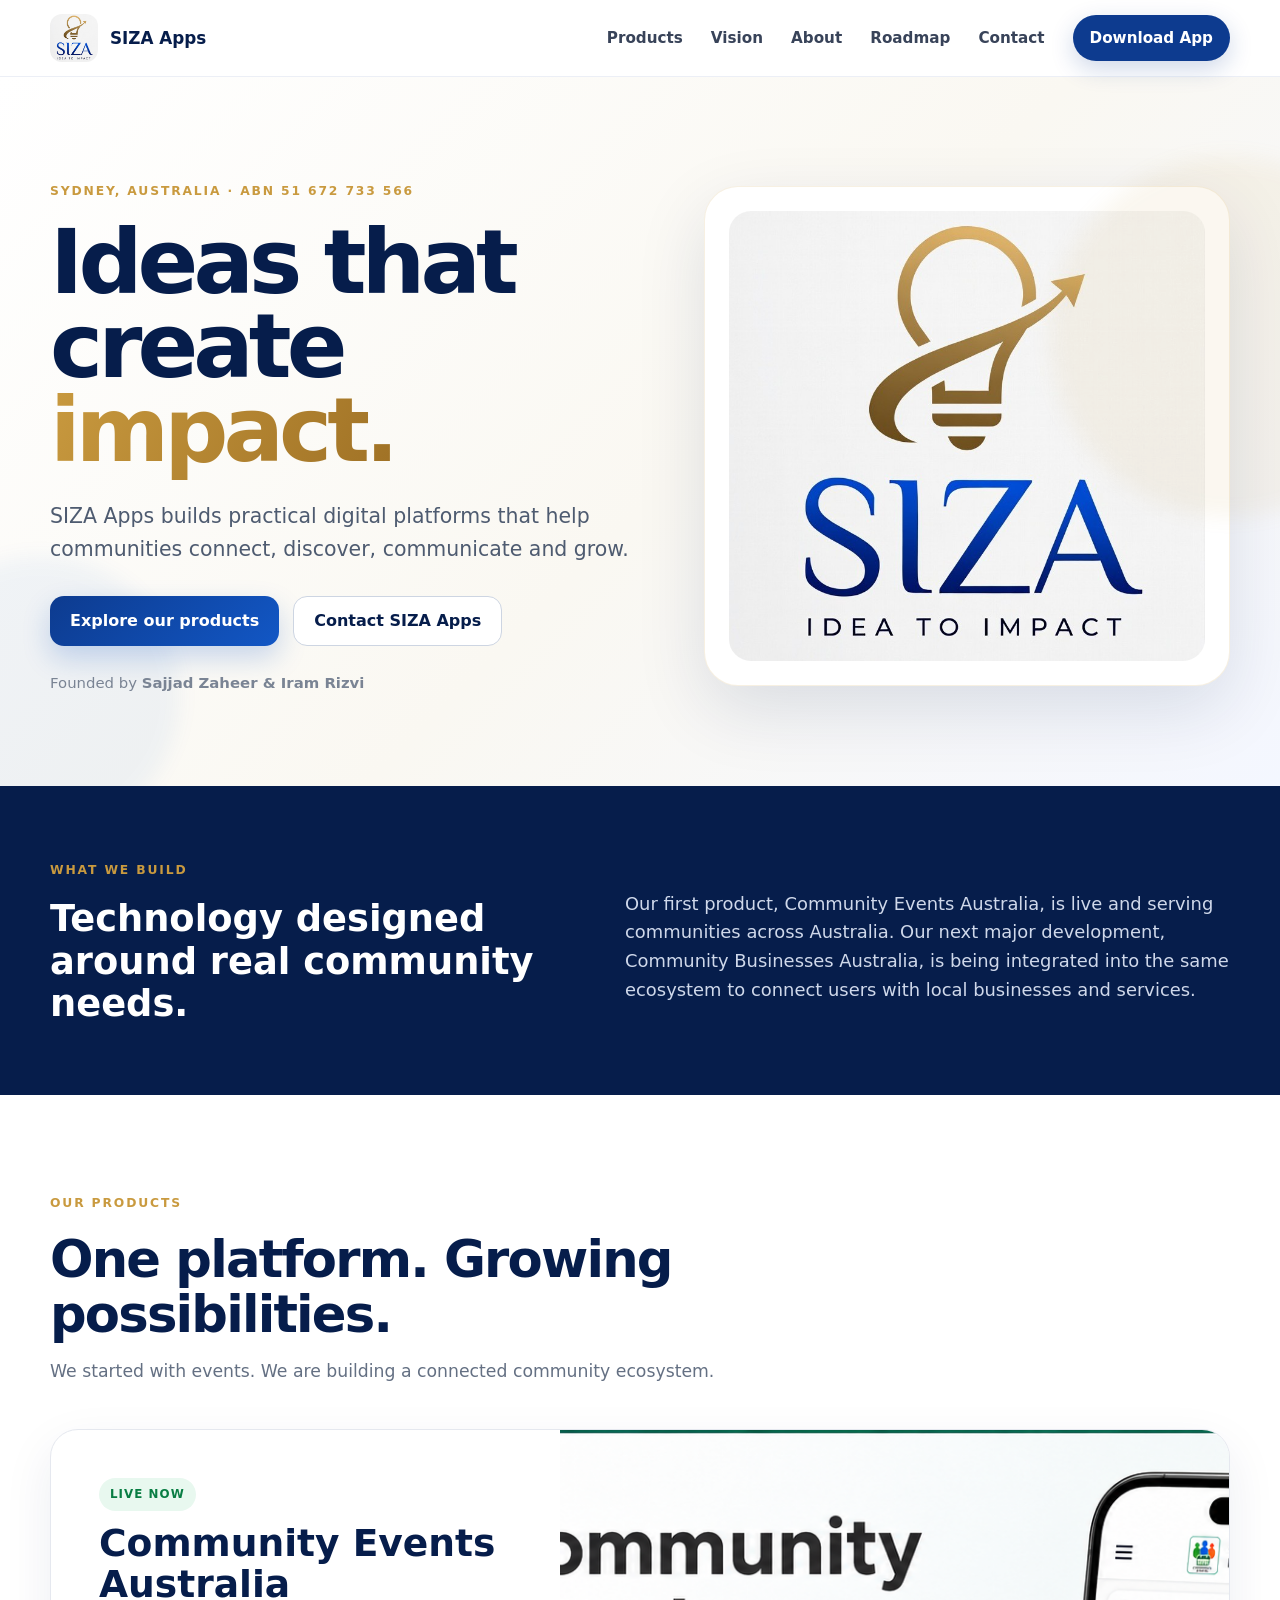
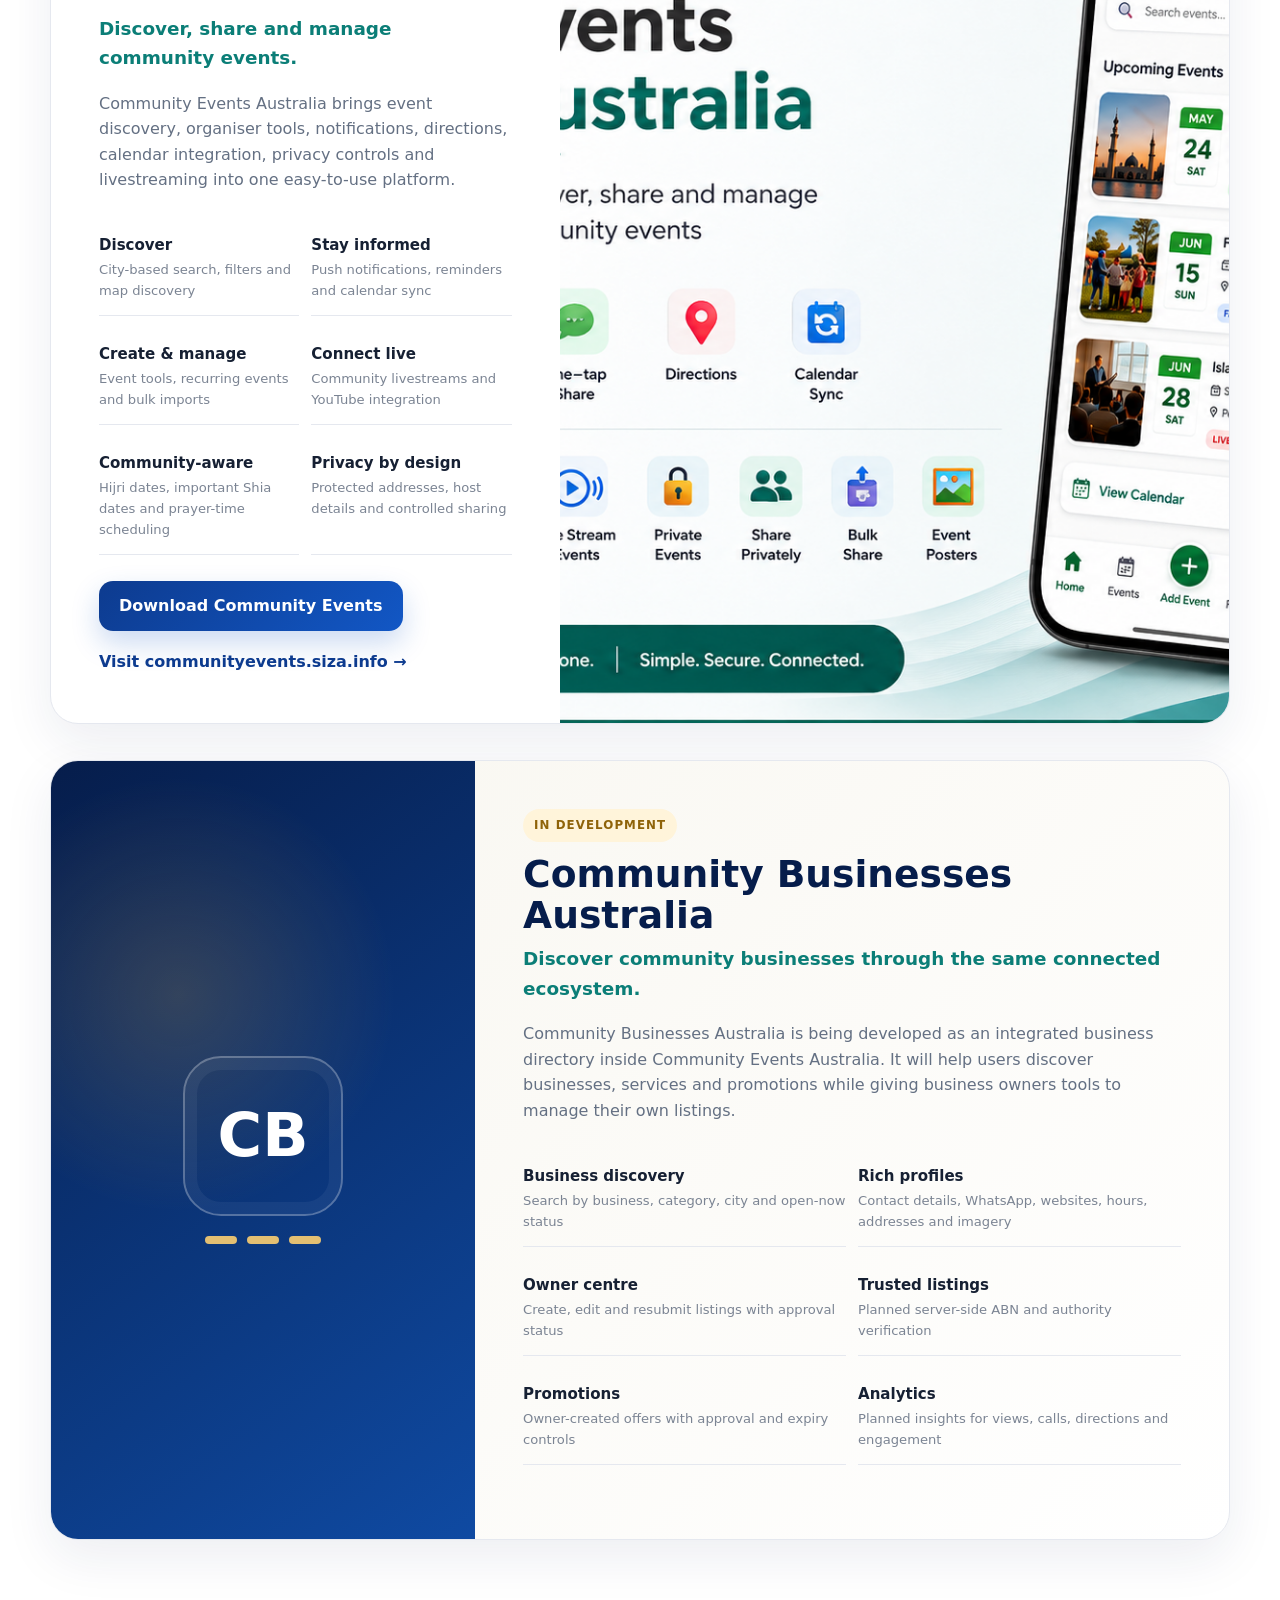
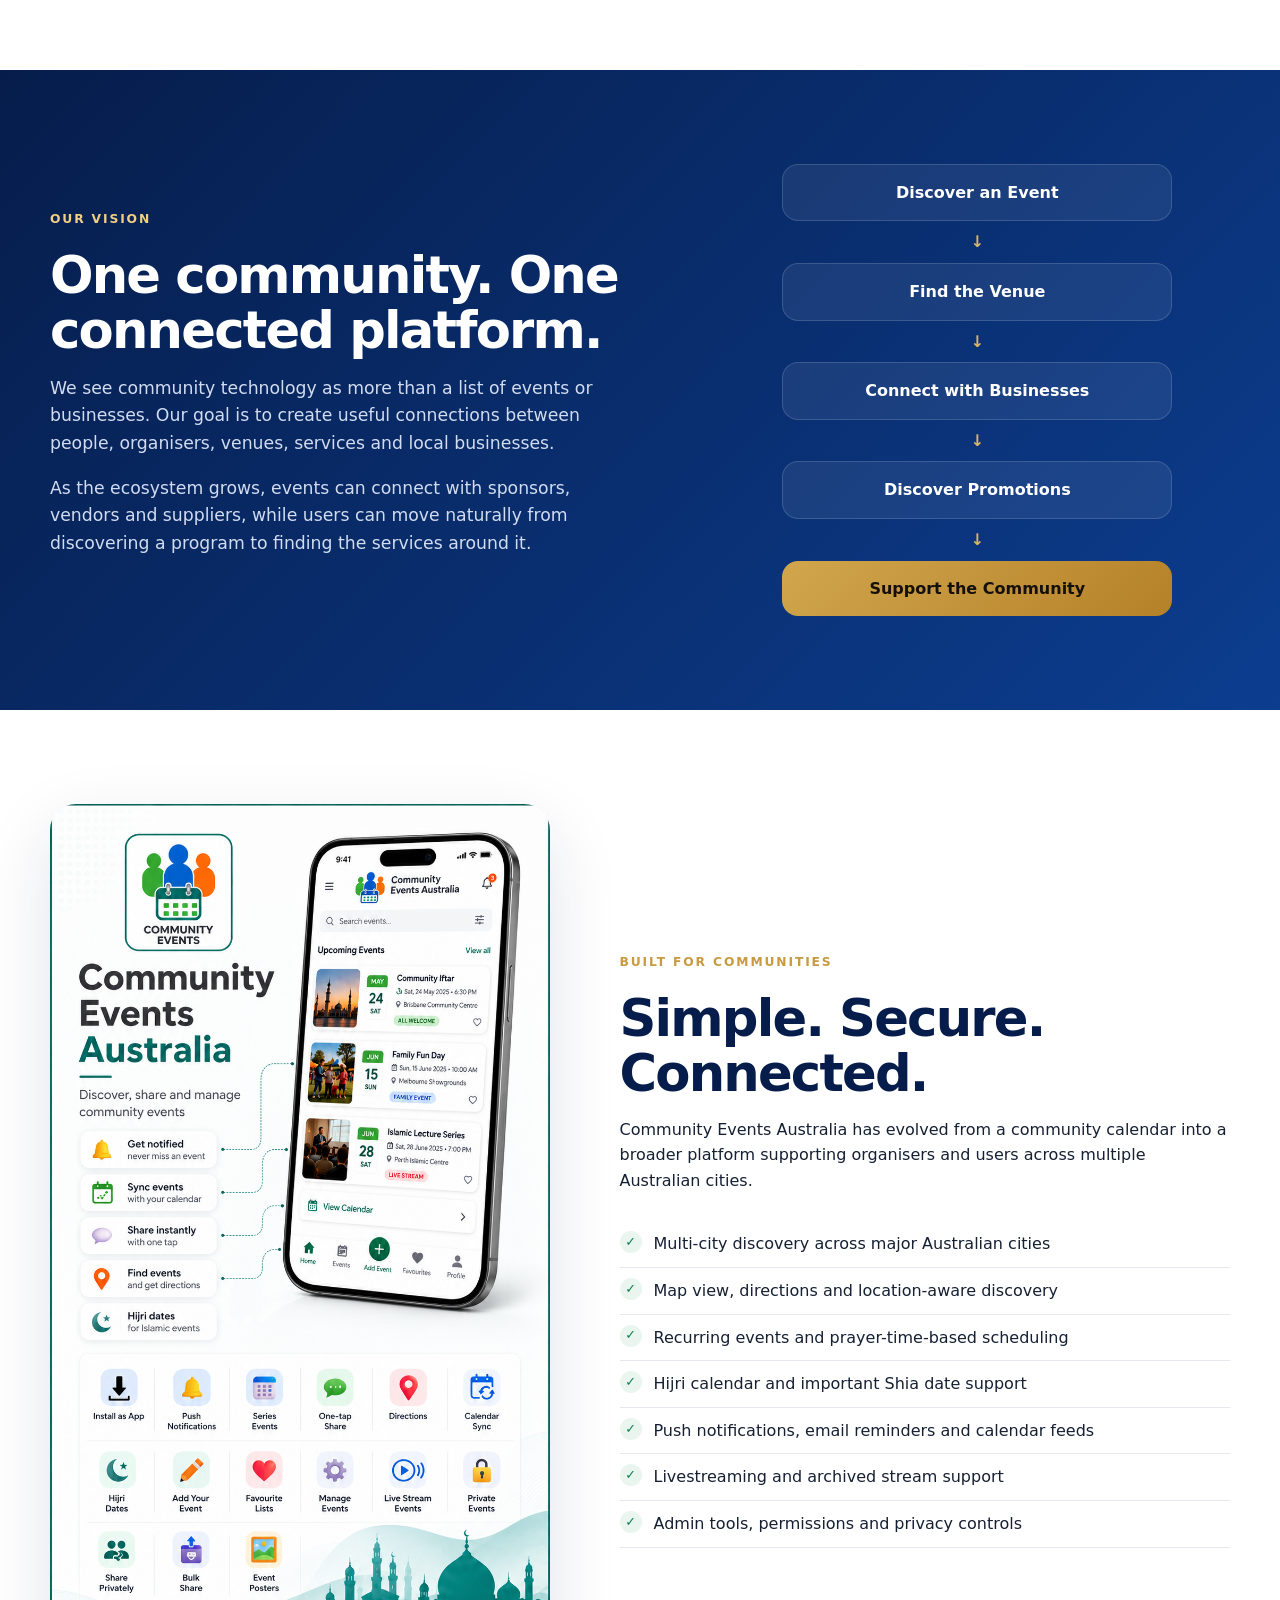
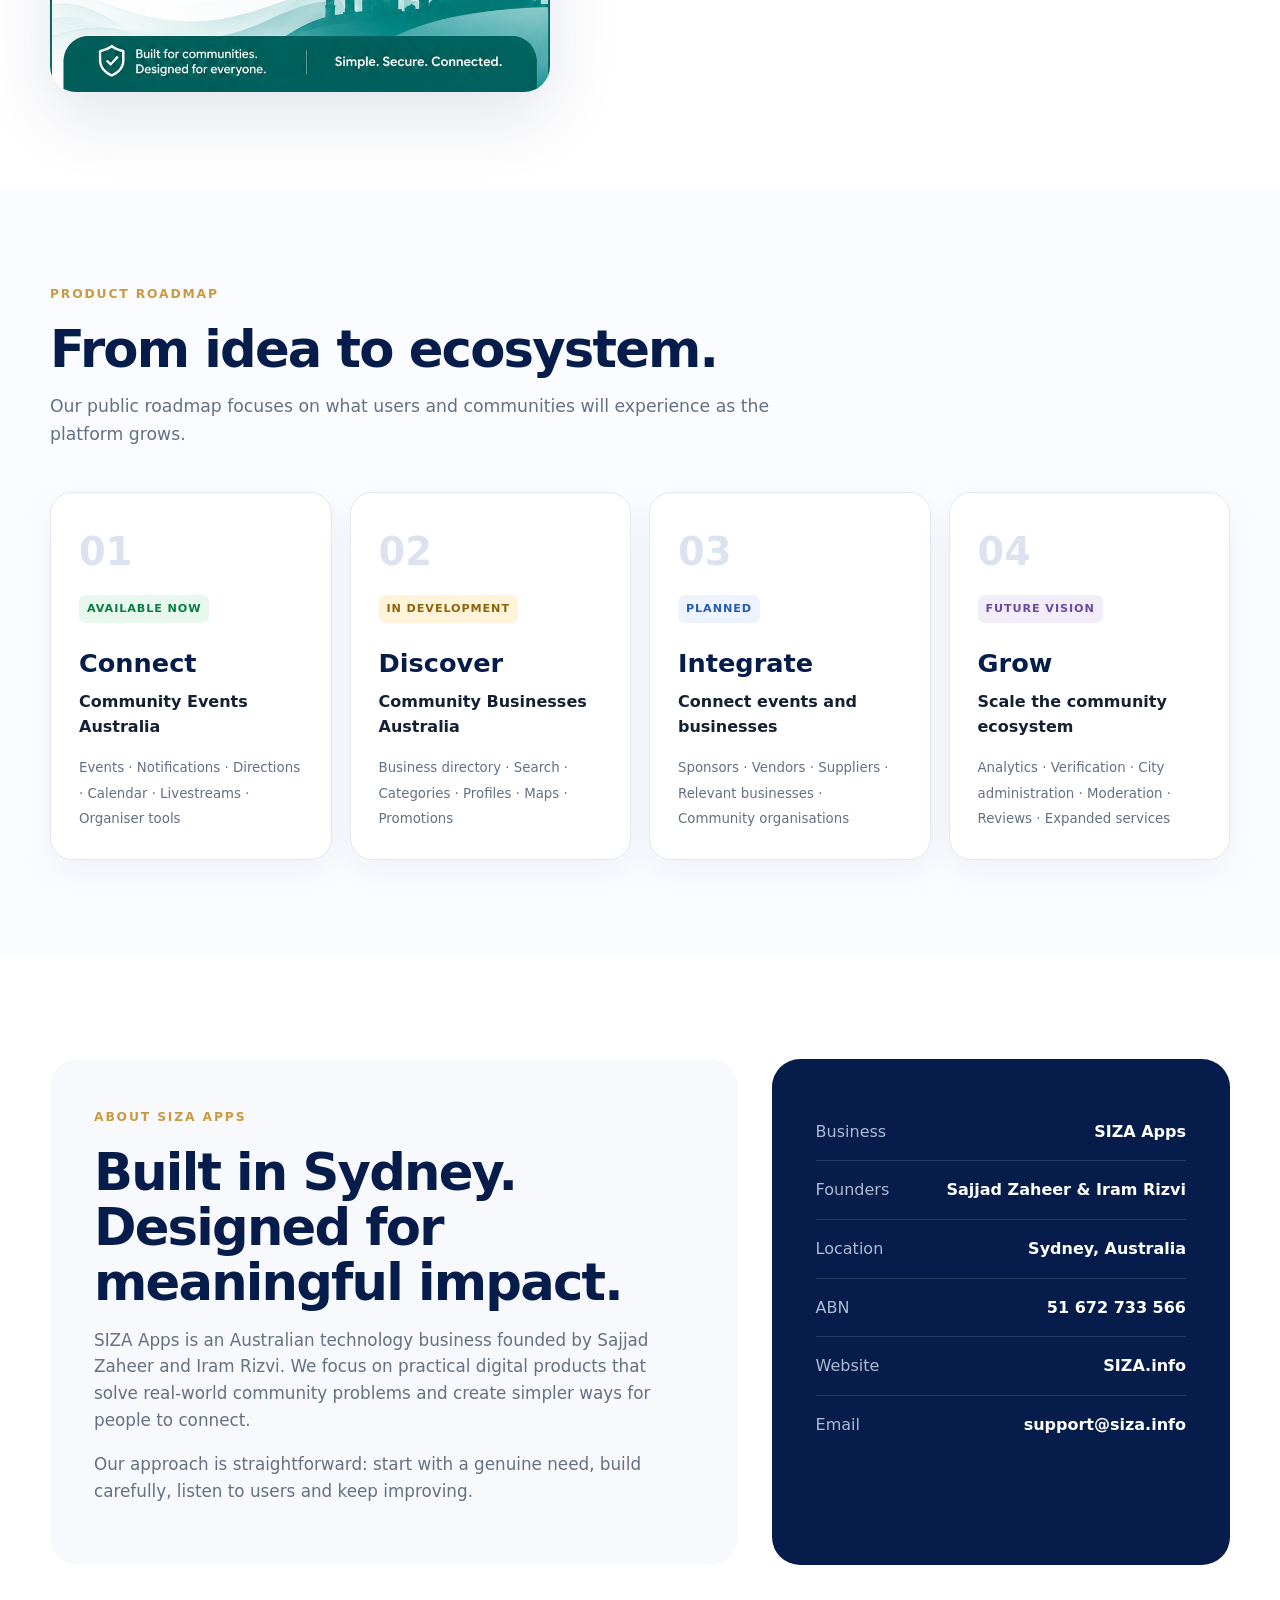
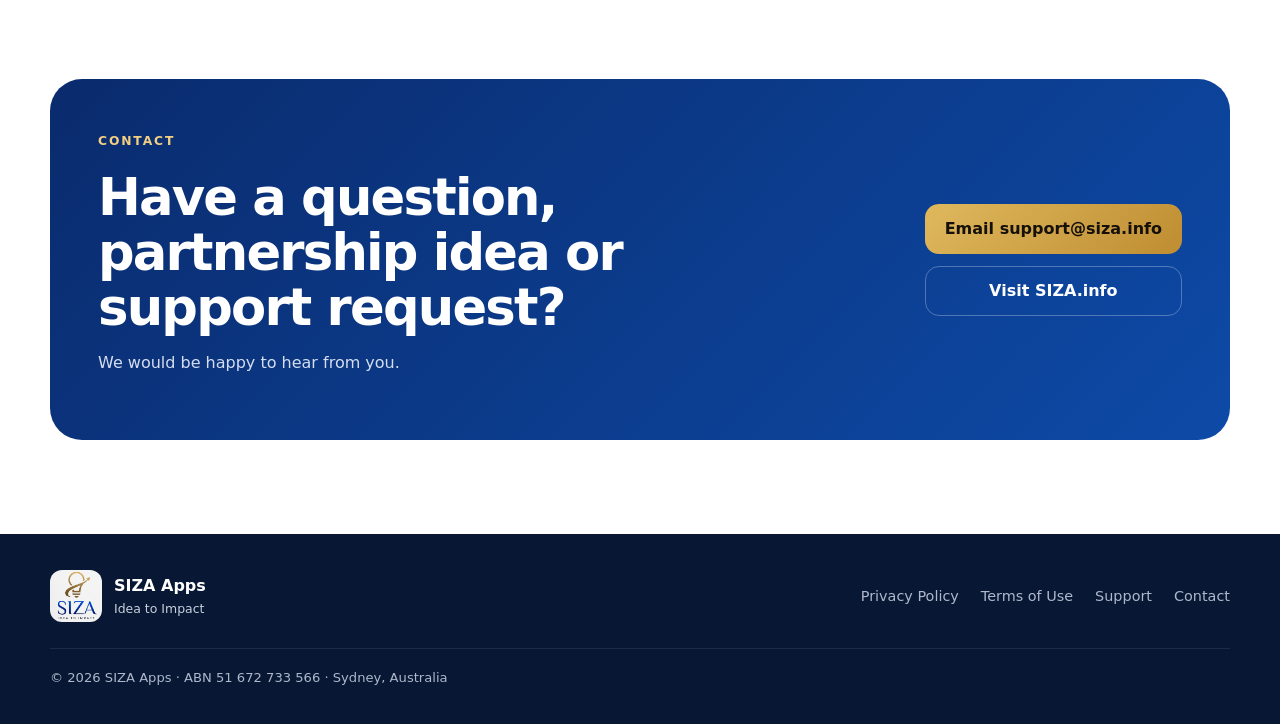
==== index.html @ bd419729 "Publish SIZA Apps website and fix app download link" ====
<!doctype html>
<html lang="en">
<head>
  <meta charset="utf-8" />
  <meta name="viewport" content="width=device-width, initial-scale=1" />
  <title>SIZA Apps | Idea to Impact</title>
  <meta name="description" content="SIZA Apps is a Sydney-based Australian technology business creating connected digital platforms for communities, organisations and local businesses." />
  <meta name="theme-color" content="#0d3b8f" />
  <link rel="icon" href="assets/siza-logo.jpg" />
  <link rel="stylesheet" href="styles.css" />
</head>
<body>
  <header class="site-header" id="top">
    <div class="container nav-wrap">
      <a class="brand" href="#top" aria-label="SIZA Apps home">
        <img src="assets/siza-logo.jpg" alt="SIZA Apps logo" />
        <span>SIZA Apps</span>
      </a>
      <button class="nav-toggle" aria-expanded="false" aria-controls="site-nav">Menu</button>
      <nav id="site-nav" class="site-nav" aria-label="Primary navigation">
        <a href="#products">Products</a>
        <a href="#vision">Vision</a>
        <a href="#about">About</a>
        <a href="#roadmap">Roadmap</a>
        <a href="#contact">Contact</a>
        <a class="nav-cta" href="https://download.communityevents.siza.info" target="_blank" rel="noopener">Download App</a>
      </nav>
    </div>
  </header>

  <main>
    <section class="hero">
      <div class="hero-glow hero-glow-a"></div>
      <div class="hero-glow hero-glow-b"></div>
      <div class="container hero-grid">
        <div class="hero-copy reveal">
          <span class="eyebrow">Sydney, Australia · ABN 51 672 733 566</span>
          <h1>Ideas that create <span>impact.</span></h1>
          <p class="hero-lead">SIZA Apps builds practical digital platforms that help communities connect, discover, communicate and grow.</p>
          <div class="hero-actions">
            <a class="btn btn-primary" href="#products">Explore our products</a>
            <a class="btn btn-secondary" href="mailto:support@siza.info">Contact SIZA Apps</a>
          </div>
          <div class="hero-note">Founded by <strong>Sajjad Zaheer &amp; Iram Rizvi</strong></div>
        </div>
        <div class="hero-card reveal delay-1">
          <img src="assets/siza-logo.jpg" alt="SIZA Apps — Idea to Impact" />
        </div>
      </div>
    </section>

    <section class="section intro-strip">
      <div class="container intro-grid reveal">
        <div>
          <span class="section-kicker">What we build</span>
          <h2>Technology designed around real community needs.</h2>
        </div>
        <p>Our first product, Community Events Australia, is live and serving communities across Australia. Our next major development, Community Businesses Australia, is being integrated into the same ecosystem to connect users with local businesses and services.</p>
      </div>
    </section>

    <section class="section" id="products">
      <div class="container">
        <div class="section-heading reveal">
          <span class="section-kicker">Our products</span>
          <h2>One platform. Growing possibilities.</h2>
          <p>We started with events. We are building a connected community ecosystem.</p>
        </div>

        <article class="product-card product-live reveal">
          <div class="product-copy">
            <div class="status-pill live">Live now</div>
            <h3>Community Events Australia</h3>
            <p class="product-tagline">Discover, share and manage community events.</p>
            <p>Community Events Australia brings event discovery, organiser tools, notifications, directions, calendar integration, privacy controls and livestreaming into one easy-to-use platform.</p>
            <div class="feature-grid compact">
              <div><strong>Discover</strong><span>City-based search, filters and map discovery</span></div>
              <div><strong>Stay informed</strong><span>Push notifications, reminders and calendar sync</span></div>
              <div><strong>Create & manage</strong><span>Event tools, recurring events and bulk imports</span></div>
              <div><strong>Connect live</strong><span>Community livestreams and YouTube integration</span></div>
              <div><strong>Community-aware</strong><span>Hijri dates, important Shia dates and prayer-time scheduling</span></div>
              <div><strong>Privacy by design</strong><span>Protected addresses, host details and controlled sharing</span></div>
            </div>
            <div class="product-actions">
              <a class="btn btn-primary" href="https://download.communityevents.siza.info" target="_blank" rel="noopener">Download Community Events</a>
              <a class="text-link" href="https://communityevents.siza.info" target="_blank" rel="noopener">Visit communityevents.siza.info →</a>
            </div>
          </div>
          <div class="product-media landscape-media">
            <img src="assets/community-events-landscape.png" alt="Community Events Australia app features and mobile interface" />
          </div>
        </article>

        <article class="product-card business-card reveal">
          <div class="business-visual" aria-hidden="true">
            <div class="directory-icon">CB</div>
            <div class="business-bars"><span></span><span></span><span></span></div>
          </div>
          <div class="product-copy">
            <div class="status-pill building">In development</div>
            <h3>Community Businesses Australia</h3>
            <p class="product-tagline">Discover community businesses through the same connected ecosystem.</p>
            <p>Community Businesses Australia is being developed as an integrated business directory inside Community Events Australia. It will help users discover businesses, services and promotions while giving business owners tools to manage their own listings.</p>
            <div class="feature-grid compact">
              <div><strong>Business discovery</strong><span>Search by business, category, city and open-now status</span></div>
              <div><strong>Rich profiles</strong><span>Contact details, WhatsApp, websites, hours, addresses and imagery</span></div>
              <div><strong>Owner centre</strong><span>Create, edit and resubmit listings with approval status</span></div>
              <div><strong>Trusted listings</strong><span>Planned server-side ABN and authority verification</span></div>
              <div><strong>Promotions</strong><span>Owner-created offers with approval and expiry controls</span></div>
              <div><strong>Analytics</strong><span>Planned insights for views, calls, directions and engagement</span></div>
            </div>
          </div>
        </article>
      </div>
    </section>

    <section class="section vision-section" id="vision">
      <div class="container vision-grid">
        <div class="reveal">
          <span class="section-kicker light">Our vision</span>
          <h2>One community. One connected platform.</h2>
          <p>We see community technology as more than a list of events or businesses. Our goal is to create useful connections between people, organisers, venues, services and local businesses.</p>
          <p>As the ecosystem grows, events can connect with sponsors, vendors and suppliers, while users can move naturally from discovering a program to finding the services around it.</p>
        </div>
        <div class="ecosystem reveal delay-1">
          <div class="eco-node">Discover an Event</div>
          <span>↓</span>
          <div class="eco-node">Find the Venue</div>
          <span>↓</span>
          <div class="eco-node">Connect with Businesses</div>
          <span>↓</span>
          <div class="eco-node">Discover Promotions</div>
          <span>↓</span>
          <div class="eco-node accent">Support the Community</div>
        </div>
      </div>
    </section>

    <section class="section app-showcase">
      <div class="container showcase-grid">
        <div class="showcase-media reveal">
          <img src="assets/community-events-portrait.png" alt="Community Events Australia mobile app interface" />
        </div>
        <div class="showcase-copy reveal delay-1">
          <span class="section-kicker">Built for communities</span>
          <h2>Simple. Secure. Connected.</h2>
          <p>Community Events Australia has evolved from a community calendar into a broader platform supporting organisers and users across multiple Australian cities.</p>
          <ul class="check-list">
            <li>Multi-city discovery across major Australian cities</li>
            <li>Map view, directions and location-aware discovery</li>
            <li>Recurring events and prayer-time-based scheduling</li>
            <li>Hijri calendar and important Shia date support</li>
            <li>Push notifications, email reminders and calendar feeds</li>
            <li>Livestreaming and archived stream support</li>
            <li>Admin tools, permissions and privacy controls</li>
          </ul>
        </div>
      </div>
    </section>

    <section class="section roadmap-section" id="roadmap">
      <div class="container">
        <div class="section-heading reveal">
          <span class="section-kicker">Product roadmap</span>
          <h2>From idea to ecosystem.</h2>
          <p>Our public roadmap focuses on what users and communities will experience as the platform grows.</p>
        </div>
        <div class="roadmap-grid">
          <div class="roadmap-step reveal">
            <span class="step-no">01</span>
            <span class="step-status done">Available now</span>
            <h3>Connect</h3>
            <p>Community Events Australia</p>
            <small>Events · Notifications · Directions · Calendar · Livestreams · Organiser tools</small>
          </div>
          <div class="roadmap-step reveal delay-1">
            <span class="step-no">02</span>
            <span class="step-status progress">In development</span>
            <h3>Discover</h3>
            <p>Community Businesses Australia</p>
            <small>Business directory · Search · Categories · Profiles · Maps · Promotions</small>
          </div>
          <div class="roadmap-step reveal delay-2">
            <span class="step-no">03</span>
            <span class="step-status planned">Planned</span>
            <h3>Integrate</h3>
            <p>Connect events and businesses</p>
            <small>Sponsors · Vendors · Suppliers · Relevant businesses · Community organisations</small>
          </div>
          <div class="roadmap-step reveal delay-3">
            <span class="step-no">04</span>
            <span class="step-status future">Future vision</span>
            <h3>Grow</h3>
            <p>Scale the community ecosystem</p>
            <small>Analytics · Verification · City administration · Moderation · Reviews · Expanded services</small>
          </div>
        </div>
      </div>
    </section>

    <section class="section about-section" id="about">
      <div class="container about-grid">
        <div class="about-card reveal">
          <span class="section-kicker">About SIZA Apps</span>
          <h2>Built in Sydney. Designed for meaningful impact.</h2>
          <p>SIZA Apps is an Australian technology business founded by Sajjad Zaheer and Iram Rizvi. We focus on practical digital products that solve real-world community problems and create simpler ways for people to connect.</p>
          <p>Our approach is straightforward: start with a genuine need, build carefully, listen to users and keep improving.</p>
        </div>
        <div class="details-card reveal delay-1">
          <div><span>Business</span><strong>SIZA Apps</strong></div>
          <div><span>Founders</span><strong>Sajjad Zaheer &amp; Iram Rizvi</strong></div>
          <div><span>Location</span><strong>Sydney, Australia</strong></div>
          <div><span>ABN</span><strong>51 672 733 566</strong></div>
          <div><span>Website</span><strong>SIZA.info</strong></div>
          <div><span>Email</span><strong>support@siza.info</strong></div>
        </div>
      </div>
    </section>

    <section class="section contact-section" id="contact">
      <div class="container contact-card reveal">
        <div>
          <span class="section-kicker light">Contact</span>
          <h2>Have a question, partnership idea or support request?</h2>
          <p>We would be happy to hear from you.</p>
        </div>
        <div class="contact-actions">
          <a class="btn btn-gold" href="mailto:support@siza.info">Email support@siza.info</a>
          <a class="btn btn-ghost" href="https://siza.info">Visit SIZA.info</a>
        </div>
      </div>
    </section>
  </main>

  <footer class="site-footer">
    <div class="container footer-grid">
      <div class="footer-brand">
        <img src="assets/siza-logo.jpg" alt="SIZA Apps" />
        <div><strong>SIZA Apps</strong><span>Idea to Impact</span></div>
      </div>
      <div class="footer-links">
        <a href="privacy.html">Privacy Policy</a>
        <a href="terms.html">Terms of Use</a>
        <a href="support.html">Support</a>
        <a href="mailto:support@siza.info">Contact</a>
      </div>
      <div class="footer-meta">© <span id="year"></span> SIZA Apps · ABN 51 672 733 566 · Sydney, Australia</div>
    </div>
  </footer>

  <script src="script.js"></script>
</body>
</html>
---- styles.css ----
:root{
  --blue:#0d3b8f;
  --blue-dark:#061d4b;
  --blue-mid:#1257c5;
  --gold:#c99a3f;
  --gold-light:#e3bf72;
  --ink:#162033;
  --muted:#647083;
  --cream:#fbfaf7;
  --line:#e5e8ef;
  --teal:#0b7e77;
  --white:#fff;
  --shadow:0 24px 70px rgba(11,36,84,.12);
  --radius:28px;
}
*{box-sizing:border-box}
html{scroll-behavior:smooth}
body{margin:0;font-family:Inter,ui-sans-serif,system-ui,-apple-system,BlinkMacSystemFont,"Segoe UI",sans-serif;color:var(--ink);background:#fff;line-height:1.6}
img{max-width:100%;display:block}
a{color:inherit;text-decoration:none}
.container{width:min(1180px,calc(100% - 40px));margin:0 auto}
.site-header{position:sticky;top:0;z-index:50;background:rgba(255,255,255,.92);backdrop-filter:blur(16px);border-bottom:1px solid rgba(13,59,143,.08)}
.nav-wrap{min-height:76px;display:flex;align-items:center;justify-content:space-between;gap:24px}
.brand{display:flex;align-items:center;gap:12px;font-weight:800;color:var(--blue-dark);font-size:1.05rem}.brand img{width:48px;height:48px;object-fit:cover;border-radius:12px}
.site-nav{display:flex;align-items:center;gap:28px;font-size:.95rem;font-weight:650}.site-nav a{color:#384359}.site-nav a:hover{color:var(--blue)}.nav-cta{padding:11px 17px;border-radius:999px;background:var(--blue);color:white!important;box-shadow:0 8px 25px rgba(13,59,143,.2)}
.nav-toggle{display:none;border:1px solid var(--line);background:#fff;border-radius:12px;padding:8px 12px;font-weight:700}
.hero{position:relative;overflow:hidden;padding:100px 0 90px;background:linear-gradient(135deg,#fff 0%,#faf8f2 54%,#f4f7ff 100%)}
.hero-grid{display:grid;grid-template-columns:1.05fr .95fr;gap:72px;align-items:center}.hero-copy{position:relative;z-index:2}.eyebrow,.section-kicker{display:inline-block;text-transform:uppercase;letter-spacing:.15em;font-weight:800;font-size:.77rem;color:var(--gold);margin-bottom:18px}.section-kicker.light{color:#f2cf82}
.hero h1{font-size:clamp(3.5rem,7vw,6.7rem);line-height:.94;letter-spacing:-.055em;margin:0 0 28px;color:var(--blue-dark)}.hero h1 span{background:linear-gradient(120deg,var(--gold),#9f7125);-webkit-background-clip:text;background-clip:text;color:transparent}.hero-lead{font-size:1.28rem;max-width:650px;color:#4e5b70;margin:0 0 30px}.hero-actions{display:flex;gap:14px;flex-wrap:wrap}.btn{display:inline-flex;align-items:center;justify-content:center;min-height:50px;padding:0 20px;border-radius:14px;font-weight:800;transition:.2s ease}.btn:hover{transform:translateY(-2px)}.btn-primary{background:linear-gradient(135deg,var(--blue),var(--blue-mid));color:white;box-shadow:0 12px 28px rgba(18,87,197,.22)}.btn-secondary{border:1px solid #cdd5e2;background:#fff;color:var(--blue-dark)}.hero-note{margin-top:26px;color:#7a8494;font-size:.93rem}.hero-card{background:#fff;padding:24px;border-radius:34px;box-shadow:var(--shadow);border:1px solid rgba(201,154,63,.15);transform:rotate(1deg)}.hero-card img{border-radius:22px}
.hero-glow{position:absolute;border-radius:50%;filter:blur(10px);opacity:.5}.hero-glow-a{width:360px;height:360px;background:rgba(201,154,63,.16);right:-130px;top:80px}.hero-glow-b{width:280px;height:280px;background:rgba(18,87,197,.10);left:-100px;bottom:-50px}
.section{padding:94px 0}.intro-strip{padding:70px 0;background:var(--blue-dark);color:white}.intro-grid{display:grid;grid-template-columns:.9fr 1.1fr;gap:80px;align-items:start}.intro-grid h2{margin:0;font-size:2.3rem;line-height:1.15}.intro-grid p{margin:34px 0 0;color:#cfd8ea;font-size:1.12rem}.section-heading{max-width:760px;margin-bottom:44px}.section-heading h2,.about-card h2,.showcase-copy h2,.vision-section h2,.contact-card h2{font-size:clamp(2.2rem,4vw,3.6rem);line-height:1.07;letter-spacing:-.035em;margin:0 0 16px;color:var(--blue-dark)}.section-heading p{font-size:1.08rem;color:var(--muted);margin:0}
.product-card{border:1px solid var(--line);border-radius:var(--radius);overflow:hidden;background:white;box-shadow:0 18px 50px rgba(20,43,90,.08);margin-bottom:36px}.product-live{display:grid;grid-template-columns:.95fr 1.25fr}.product-copy{padding:48px}.product-copy h3{font-size:2.35rem;line-height:1.1;margin:12px 0 8px;color:var(--blue-dark)}.product-tagline{font-size:1.15rem;font-weight:750;color:var(--teal);margin:0 0 18px}.product-copy>p:not(.product-tagline){color:var(--muted)}.status-pill{display:inline-flex;padding:7px 11px;border-radius:999px;font-size:.74rem;text-transform:uppercase;letter-spacing:.09em;font-weight:900}.status-pill.live{background:#e8f8ef;color:#087d43}.status-pill.building{background:#fff4da;color:#8f6309}.landscape-media{display:flex;align-items:center;background:#f4fbfa}.landscape-media img{width:100%;height:100%;object-fit:cover}.feature-grid{display:grid;grid-template-columns:1fr 1fr;gap:12px;margin:26px 0}.feature-grid div{padding:14px 0;border-bottom:1px solid var(--line)}.feature-grid strong,.feature-grid span{display:block}.feature-grid strong{font-size:.94rem}.feature-grid span{font-size:.82rem;color:#7b8493;margin-top:2px}.product-actions{display:flex;gap:18px;align-items:center;flex-wrap:wrap;margin-top:26px}.text-link{font-weight:800;color:var(--blue)}
.business-card{display:grid;grid-template-columns:.72fr 1.28fr;background:linear-gradient(135deg,#f8f6ef,#fff)}.business-visual{min-height:100%;display:flex;flex-direction:column;align-items:center;justify-content:center;gap:20px;background:radial-gradient(circle at 30% 30%,rgba(201,154,63,.22),transparent 35%),linear-gradient(145deg,var(--blue-dark),#0f4aa2);padding:40px}.directory-icon{width:160px;height:160px;border-radius:38px;border:2px solid rgba(255,255,255,.3);display:grid;place-items:center;font-size:3.8rem;font-weight:900;color:white;box-shadow:inset 0 0 0 12px rgba(255,255,255,.05)}.business-bars{display:flex;gap:10px}.business-bars span{width:32px;height:8px;border-radius:99px;background:var(--gold-light)}
.vision-section{background:linear-gradient(135deg,var(--blue-dark),#0c3d8f);color:white}.vision-grid{display:grid;grid-template-columns:1fr .85fr;gap:80px;align-items:center}.vision-section h2{color:white}.vision-section p{color:#d2dcf0;font-size:1.08rem}.ecosystem{display:flex;flex-direction:column;align-items:center;gap:8px}.eco-node{width:min(100%,390px);padding:15px 22px;border:1px solid rgba(255,255,255,.15);border-radius:16px;background:rgba(255,255,255,.07);text-align:center;font-weight:800}.eco-node.accent{background:linear-gradient(135deg,#d1a64d,#b58128);color:#15100a;border:none}.ecosystem>span{color:#dcb761;font-weight:900}
.showcase-grid{display:grid;grid-template-columns:.9fr 1.1fr;gap:70px;align-items:center}.showcase-media img{border-radius:26px;box-shadow:var(--shadow)}.check-list{list-style:none;padding:0;margin:28px 0 0}.check-list li{position:relative;padding:10px 0 10px 34px;border-bottom:1px solid var(--line)}.check-list li:before{content:"✓";position:absolute;left:0;top:10px;width:22px;height:22px;border-radius:50%;display:grid;place-items:center;background:#eaf5ef;color:#0b8148;font-size:.8rem;font-weight:900}
.roadmap-section{background:#fbfcff}.roadmap-grid{display:grid;grid-template-columns:repeat(4,1fr);gap:18px}.roadmap-step{background:white;border:1px solid var(--line);border-radius:22px;padding:28px;min-height:270px;box-shadow:0 12px 35px rgba(20,43,90,.05)}.step-no{font-size:2.4rem;font-weight:900;color:#dce3ef;display:block}.step-status{display:inline-block;margin:12px 0 20px;padding:5px 8px;border-radius:7px;font-size:.7rem;text-transform:uppercase;letter-spacing:.08em;font-weight:900}.step-status.done{background:#e8f8ef;color:#087d43}.step-status.progress{background:#fff4da;color:#8f6309}.step-status.planned{background:#edf3ff;color:#265bad}.step-status.future{background:#f2edf9;color:#6b49a0}.roadmap-step h3{font-size:1.6rem;margin:0 0 5px;color:var(--blue-dark)}.roadmap-step p{font-weight:800;margin:0 0 14px}.roadmap-step small{color:var(--muted)}
.about-section{padding-top:105px}.about-grid{display:grid;grid-template-columns:1.2fr .8fr;gap:34px}.about-card,.details-card{border-radius:var(--radius);padding:44px}.about-card{background:#f8f9fc}.about-card p{color:var(--muted);font-size:1.05rem}.details-card{background:var(--blue-dark);color:white}.details-card div{display:flex;justify-content:space-between;gap:24px;padding:16px 0;border-bottom:1px solid rgba(255,255,255,.12)}.details-card div:last-child{border-bottom:0}.details-card span{color:#aebbd2}.details-card strong{text-align:right}
.contact-section{padding-top:20px}.contact-card{background:linear-gradient(135deg,#0a2b6d,#0d4aa7);color:white;border-radius:32px;padding:48px;display:flex;justify-content:space-between;gap:40px;align-items:center}.contact-card h2{color:white;max-width:700px}.contact-card p{color:#d5def0}.contact-actions{display:flex;flex-direction:column;gap:12px;min-width:245px}.btn-gold{background:linear-gradient(135deg,#dfb85d,#bf8d32);color:#15100a}.btn-ghost{border:1px solid rgba(255,255,255,.28);color:white}
.site-footer{padding:36px 0;background:#071734;color:#aeb8ca}.footer-grid{display:grid;grid-template-columns:auto 1fr;gap:26px;align-items:center}.footer-brand{display:flex;align-items:center;gap:12px;color:white}.footer-brand img{width:52px;height:52px;object-fit:cover;border-radius:12px}.footer-brand div{display:flex;flex-direction:column}.footer-brand span{font-size:.78rem;color:#c8d0dc}.footer-links{display:flex;justify-content:flex-end;gap:22px;font-size:.9rem}.footer-links a:hover{color:white}.footer-meta{grid-column:1/-1;border-top:1px solid rgba(255,255,255,.09);padding-top:18px;font-size:.82rem}
.subpage{min-height:70vh;padding:90px 0}.subpage .content{max-width:850px}.subpage h1{font-size:3.4rem;color:var(--blue-dark);margin:0 0 20px}.subpage h2{margin-top:34px;color:var(--blue-dark)}.subpage p,.subpage li{color:#5f6a7c}.notice{padding:18px 20px;border-radius:14px;background:#fff8e8;border:1px solid #eed9a9;color:#6e541d}
.reveal{opacity:0;transform:translateY(20px);transition:opacity .7s ease,transform .7s ease}.reveal.visible{opacity:1;transform:none}.delay-1{transition-delay:.08s}.delay-2{transition-delay:.16s}.delay-3{transition-delay:.24s}
@media (max-width:980px){.site-nav{display:none;position:absolute;top:76px;left:20px;right:20px;flex-direction:column;align-items:stretch;gap:4px;padding:16px;background:white;border:1px solid var(--line);border-radius:16px;box-shadow:var(--shadow)}.site-nav.open{display:flex}.site-nav a{padding:10px 12px}.nav-toggle{display:block}.hero{padding-top:70px}.hero-grid,.intro-grid,.product-live,.business-card,.vision-grid,.showcase-grid,.about-grid{grid-template-columns:1fr}.hero-card{max-width:620px}.product-media{order:-1}.business-visual{min-height:320px}.roadmap-grid{grid-template-columns:1fr 1fr}.contact-card{flex-direction:column;align-items:flex-start}.contact-actions{width:100%;flex-direction:row;flex-wrap:wrap}.footer-grid{grid-template-columns:1fr}.footer-links{justify-content:flex-start}.footer-meta{grid-column:auto}}
@media (max-width:650px){.container{width:min(100% - 28px,1180px)}.hero{padding:56px 0 62px}.hero h1{font-size:3.5rem}.section{padding:68px 0}.intro-strip{padding:54px 0}.product-copy{padding:28px 22px}.product-copy h3{font-size:1.9rem}.feature-grid{grid-template-columns:1fr}.roadmap-grid{grid-template-columns:1fr}.roadmap-step{min-height:auto}.about-card,.details-card,.contact-card{padding:28px 22px}.details-card div{flex-direction:column;gap:3px}.details-card strong{text-align:left}.contact-actions{flex-direction:column}.btn{width:100%}.footer-links{flex-wrap:wrap}.hero-actions{flex-direction:column}.hero-card{padding:12px;border-radius:22px}.showcase-media{order:2}}
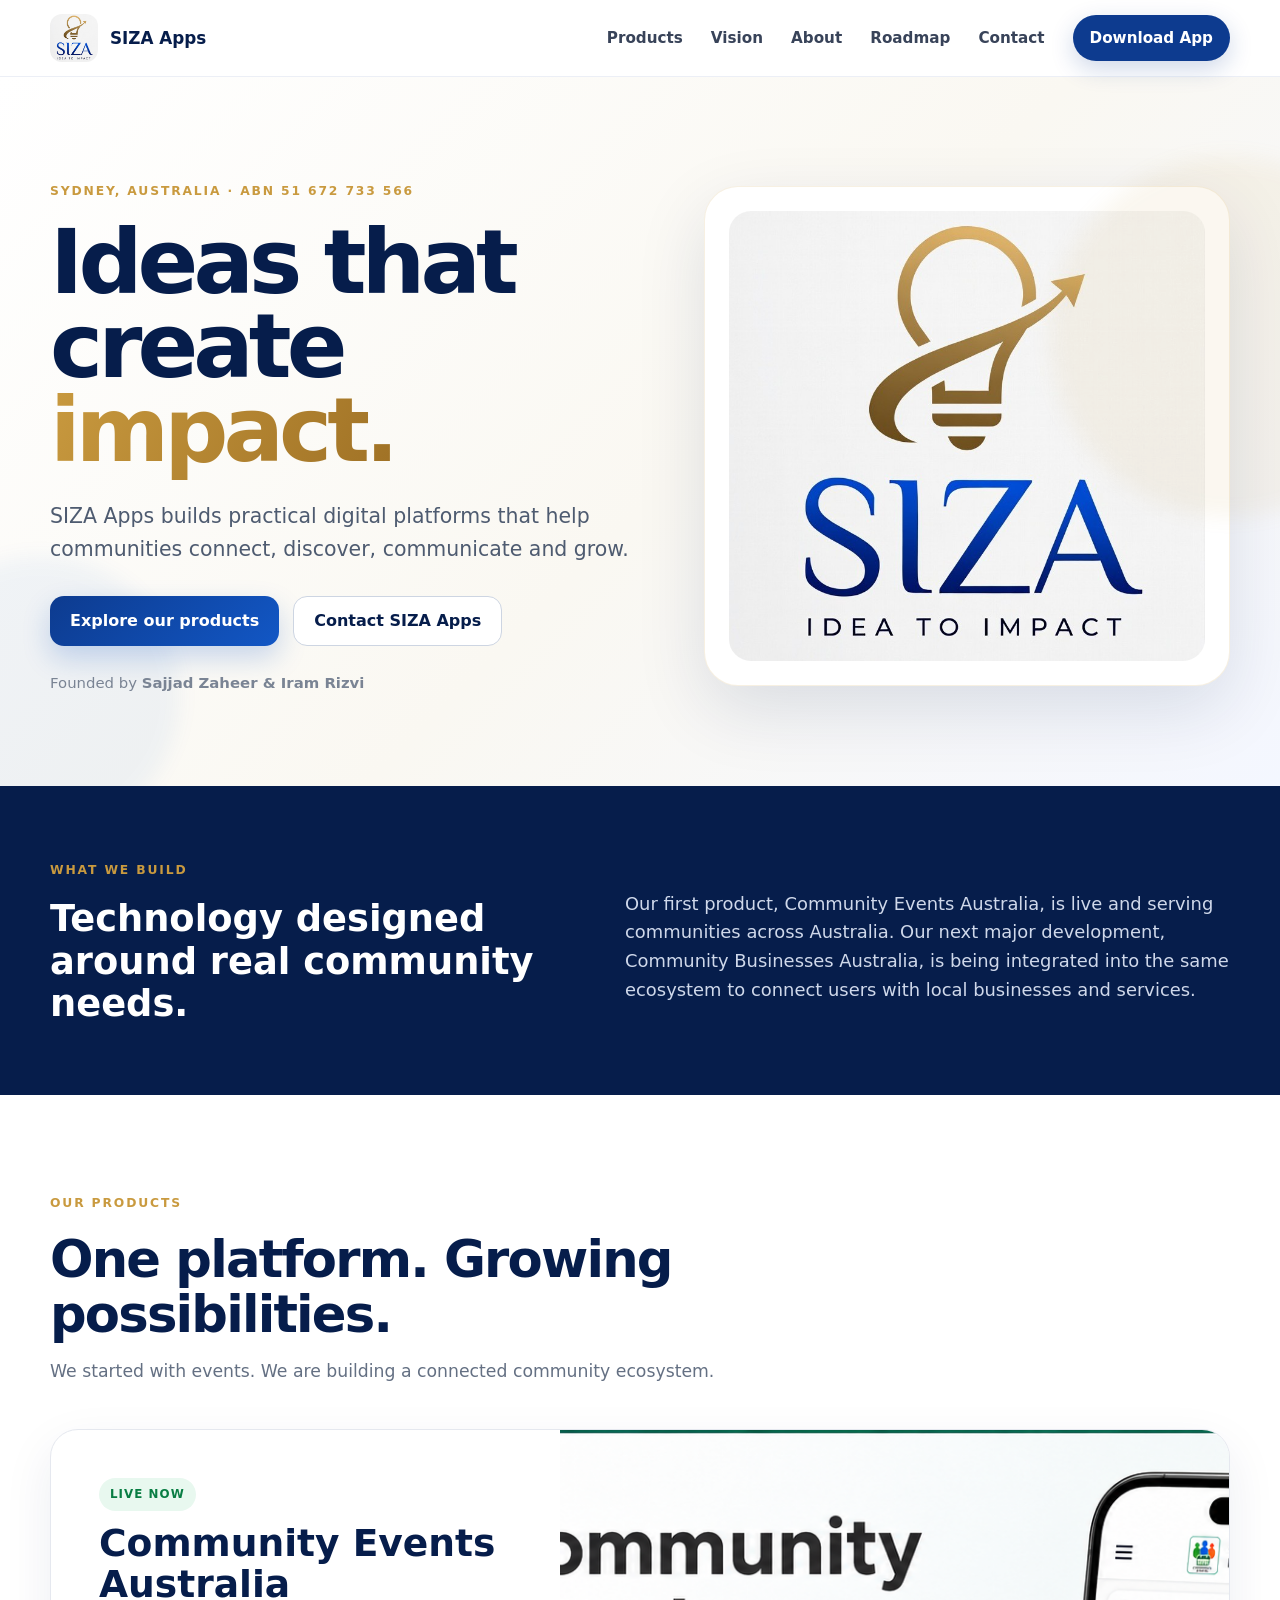
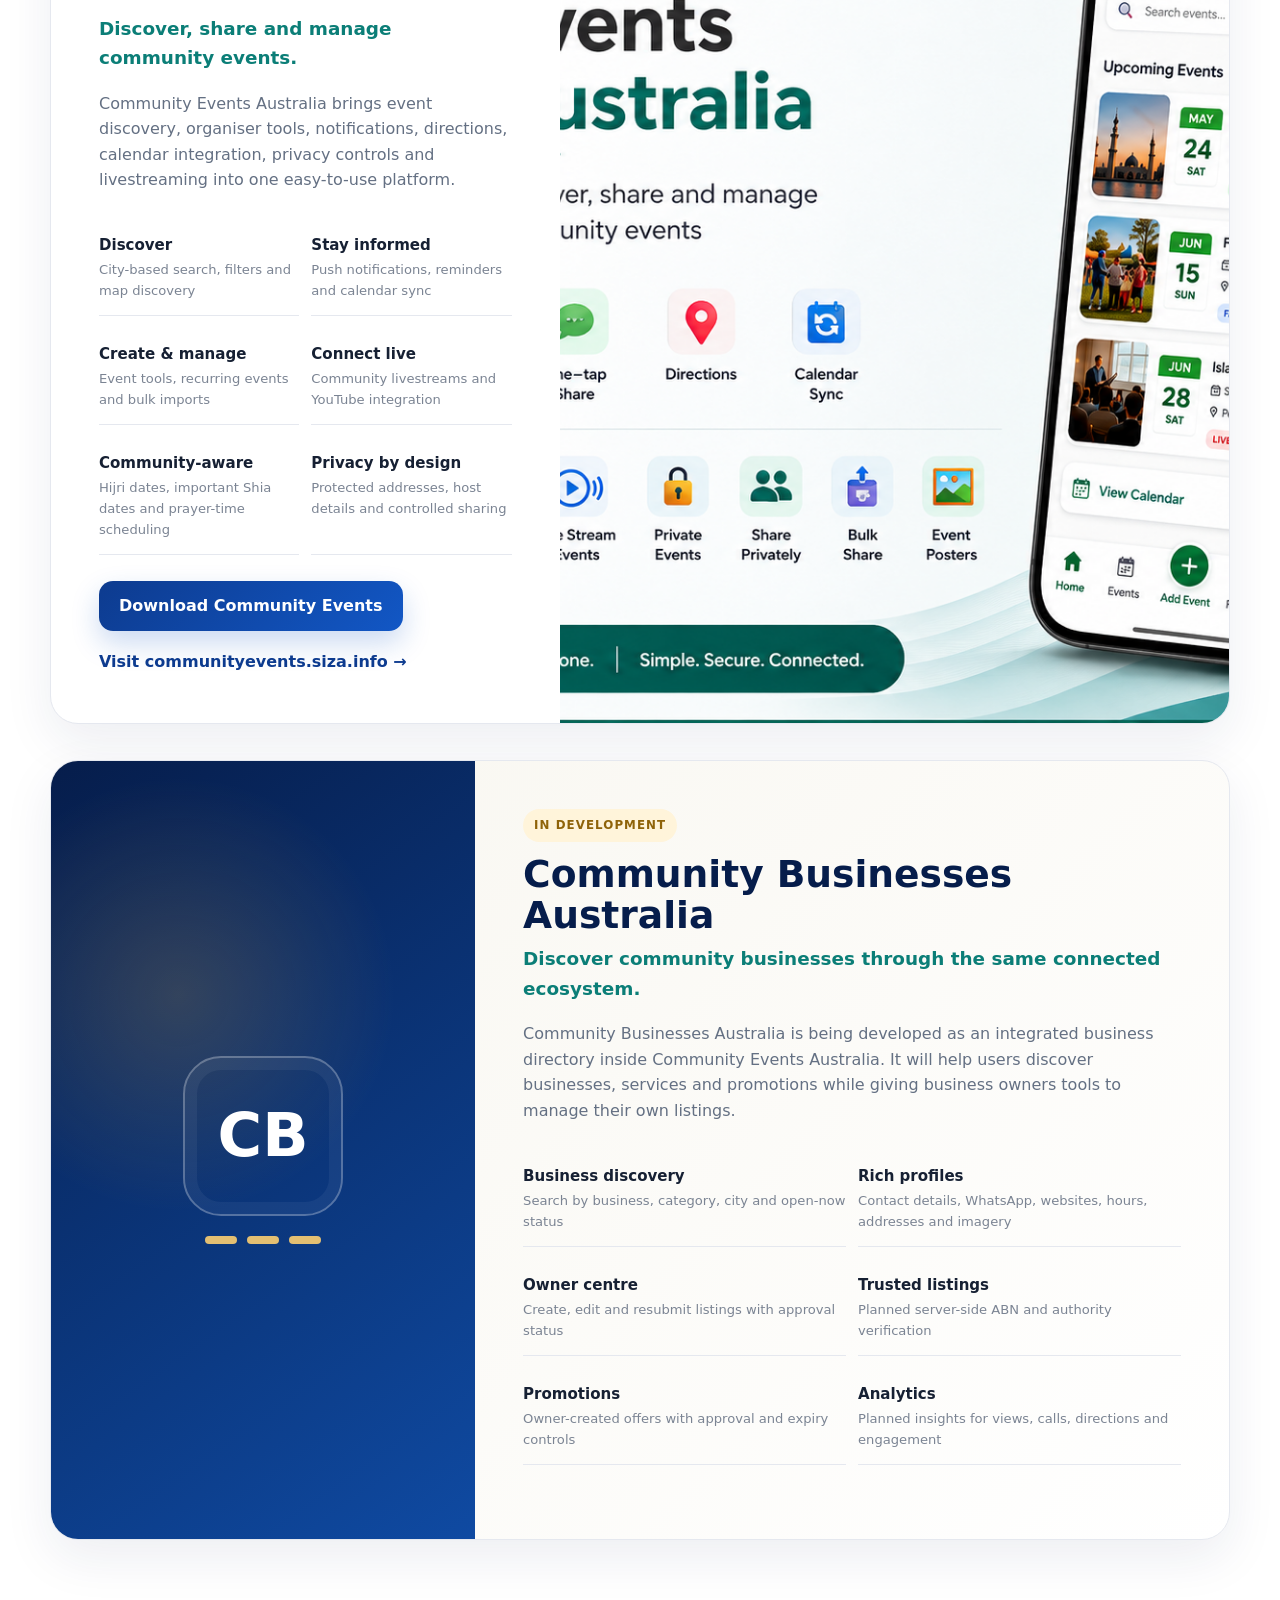
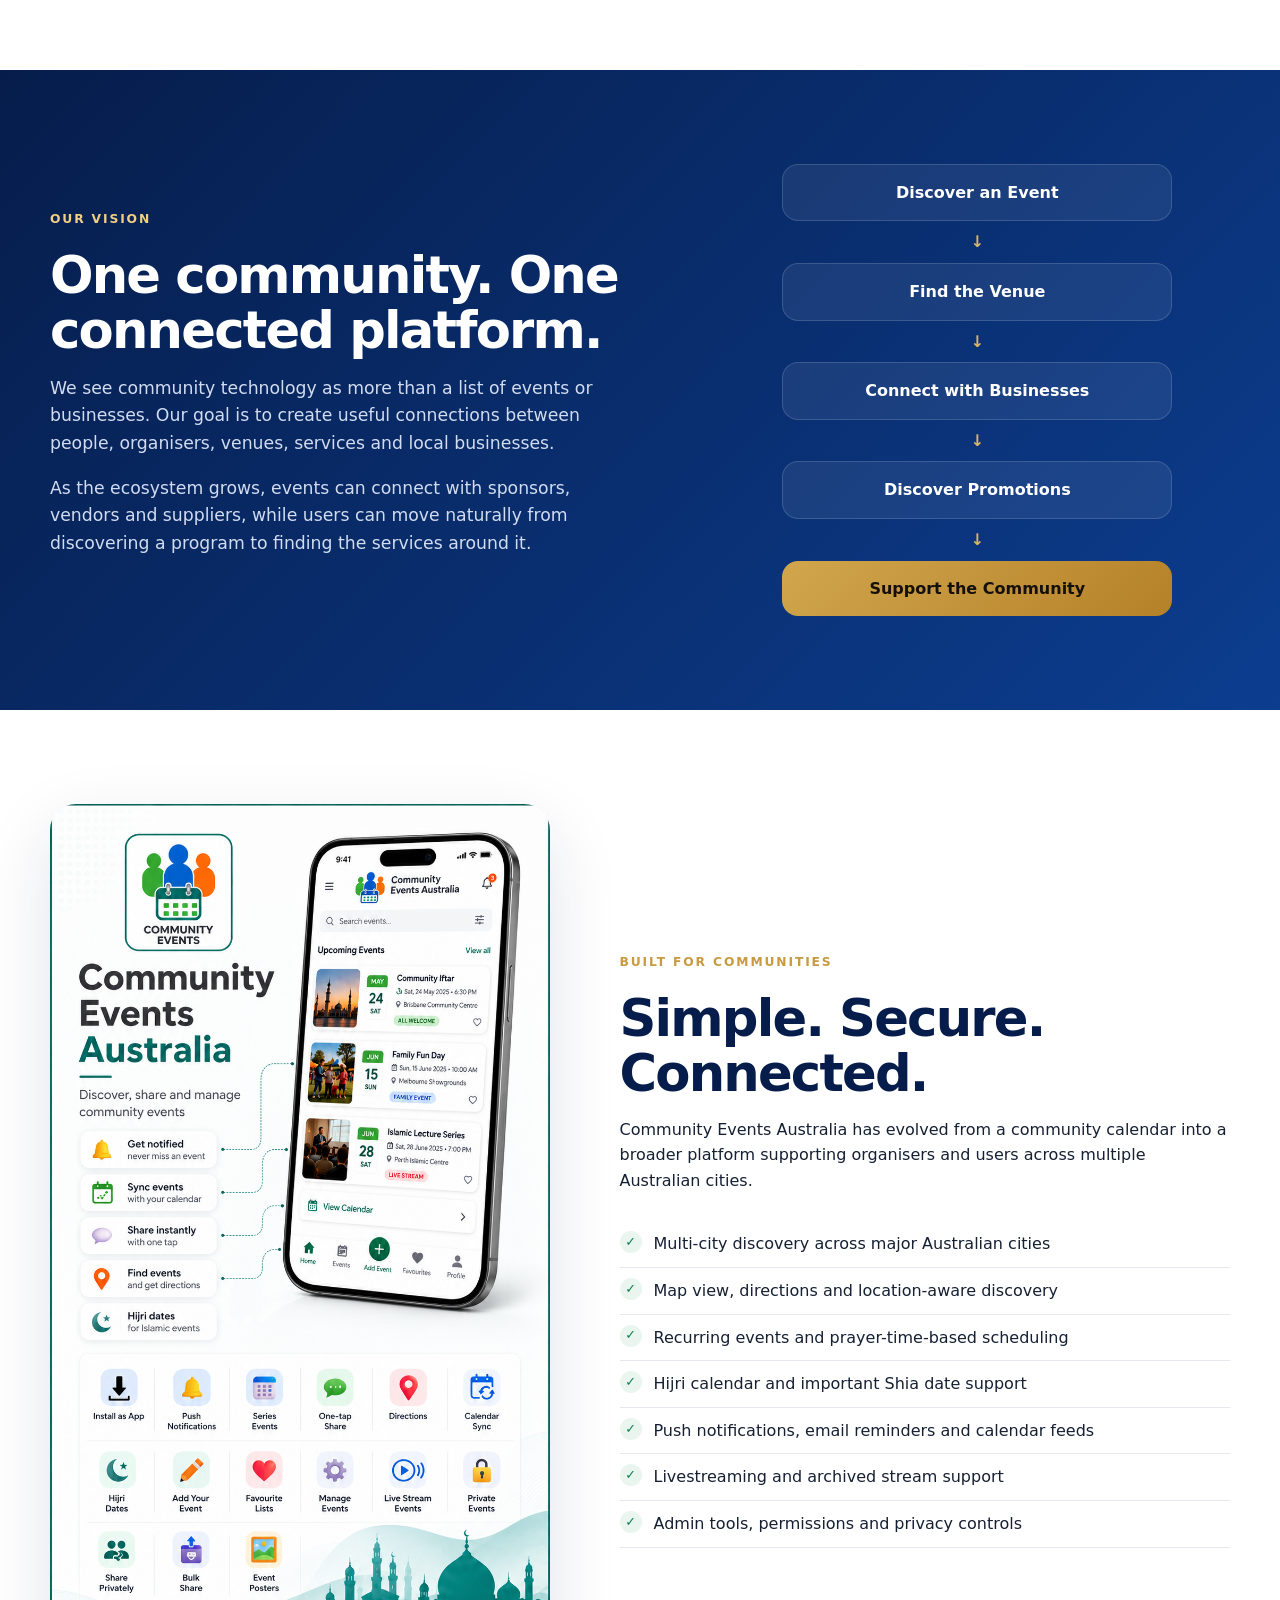
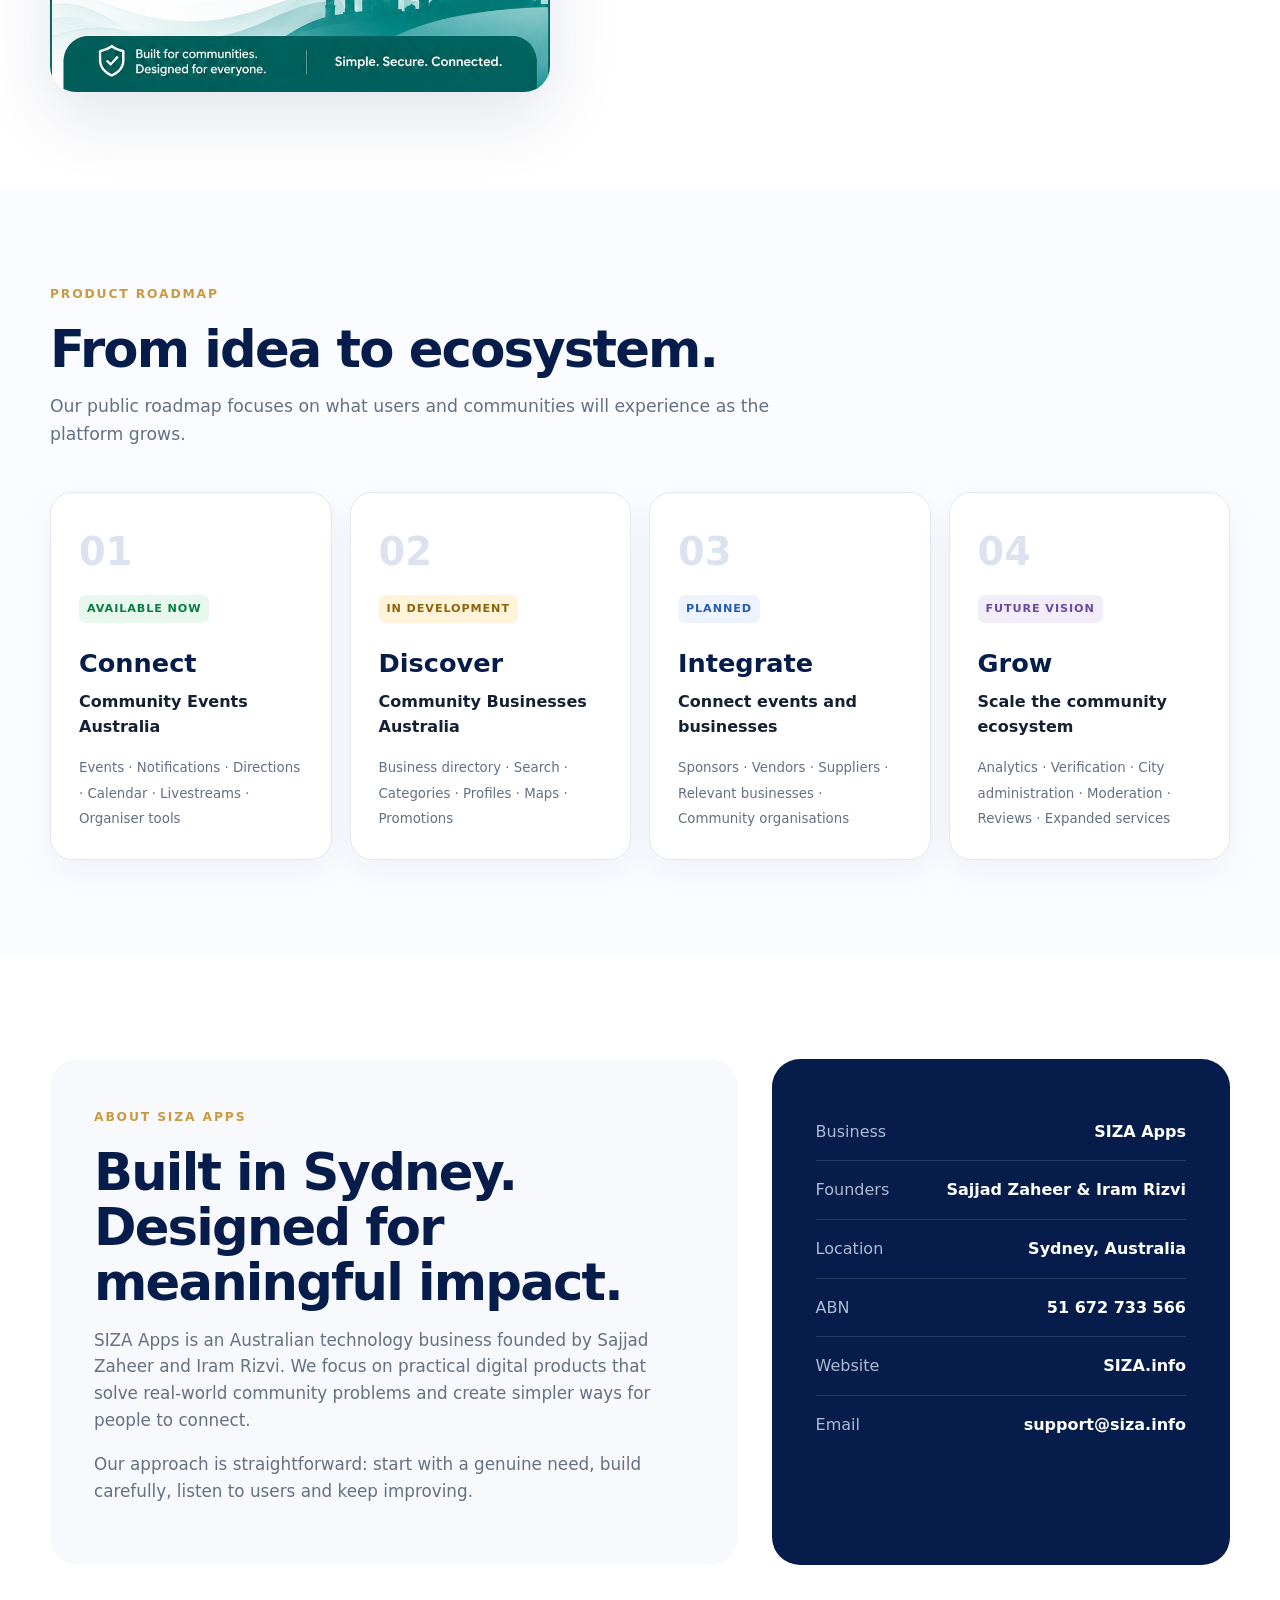
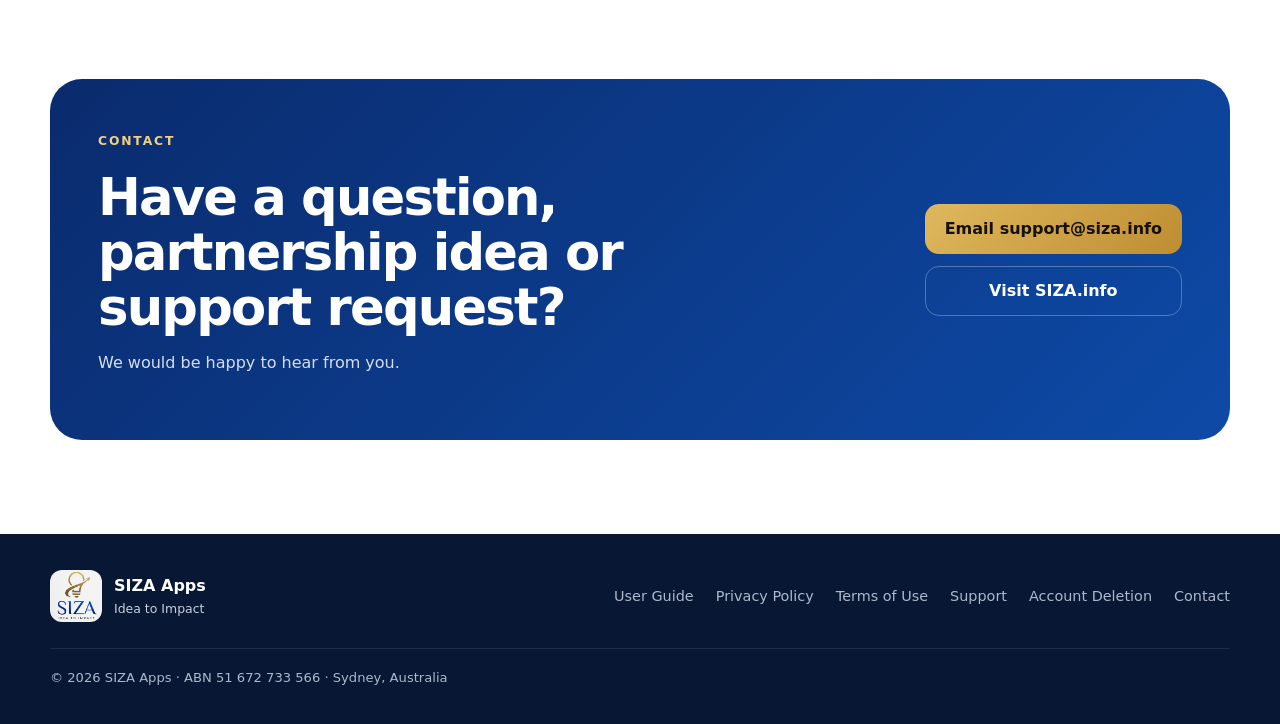
==== commit 5e82c04c: "Publish SIZA-themed Community Connect documentation" ====
--- a/index.html
+++ b/index.html
@@ -239,9 +239,11 @@
         <div><strong>SIZA Apps</strong><span>Idea to Impact</span></div>
       </div>
       <div class="footer-links">
+        <a href="docs/user-guide.html">User Guide</a>
         <a href="privacy.html">Privacy Policy</a>
         <a href="terms.html">Terms of Use</a>
         <a href="support.html">Support</a>
+        <a href="delete-account.html">Account Deletion</a>
         <a href="mailto:support@siza.info">Contact</a>
       </div>
       <div class="footer-meta">© <span id="year"></span> SIZA Apps · ABN 51 672 733 566 · Sydney, Australia</div>
--- a/styles.css
+++ b/styles.css
@@ -40,4 +40,4 @@
 .subpage{min-height:70vh;padding:90px 0}.subpage .content{max-width:850px}.subpage h1{font-size:3.4rem;color:var(--blue-dark);margin:0 0 20px}.subpage h2{margin-top:34px;color:var(--blue-dark)}.subpage p,.subpage li{color:#5f6a7c}.notice{padding:18px 20px;border-radius:14px;background:#fff8e8;border:1px solid #eed9a9;color:#6e541d}
 .reveal{opacity:0;transform:translateY(20px);transition:opacity .7s ease,transform .7s ease}.reveal.visible{opacity:1;transform:none}.delay-1{transition-delay:.08s}.delay-2{transition-delay:.16s}.delay-3{transition-delay:.24s}
 @media (max-width:980px){.site-nav{display:none;position:absolute;top:76px;left:20px;right:20px;flex-direction:column;align-items:stretch;gap:4px;padding:16px;background:white;border:1px solid var(--line);border-radius:16px;box-shadow:var(--shadow)}.site-nav.open{display:flex}.site-nav a{padding:10px 12px}.nav-toggle{display:block}.hero{padding-top:70px}.hero-grid,.intro-grid,.product-live,.business-card,.vision-grid,.showcase-grid,.about-grid{grid-template-columns:1fr}.hero-card{max-width:620px}.product-media{order:-1}.business-visual{min-height:320px}.roadmap-grid{grid-template-columns:1fr 1fr}.contact-card{flex-direction:column;align-items:flex-start}.contact-actions{width:100%;flex-direction:row;flex-wrap:wrap}.footer-grid{grid-template-columns:1fr}.footer-links{justify-content:flex-start}.footer-meta{grid-column:auto}}
-@media (max-width:650px){.container{width:min(100% - 28px,1180px)}.hero{padding:56px 0 62px}.hero h1{font-size:3.5rem}.section{padding:68px 0}.intro-strip{padding:54px 0}.product-copy{padding:28px 22px}.product-copy h3{font-size:1.9rem}.feature-grid{grid-template-columns:1fr}.roadmap-grid{grid-template-columns:1fr}.roadmap-step{min-height:auto}.about-card,.details-card,.contact-card{padding:28px 22px}.details-card div{flex-direction:column;gap:3px}.details-card strong{text-align:left}.contact-actions{flex-direction:column}.btn{width:100%}.footer-links{flex-wrap:wrap}.hero-actions{flex-direction:column}.hero-card{padding:12px;border-radius:22px}.showcase-media{order:2}}
+@media (max-width:650px){.container{width:min(1180px,calc(100% - 28px))}.hero{padding:56px 0 62px}.hero h1{font-size:3.5rem}.section{padding:68px 0}.intro-strip{padding:54px 0}.product-copy{padding:28px 22px}.product-copy h3{font-size:1.9rem}.feature-grid{grid-template-columns:1fr}.roadmap-grid{grid-template-columns:1fr}.roadmap-step{min-height:auto}.about-card,.details-card,.contact-card{padding:28px 22px}.details-card div{flex-direction:column;gap:3px}.details-card strong{text-align:left}.contact-actions{flex-direction:column}.btn{width:100%}.footer-links{flex-wrap:wrap}.hero-actions{flex-direction:column}.hero-card{padding:12px;border-radius:22px}.showcase-media{order:2}}
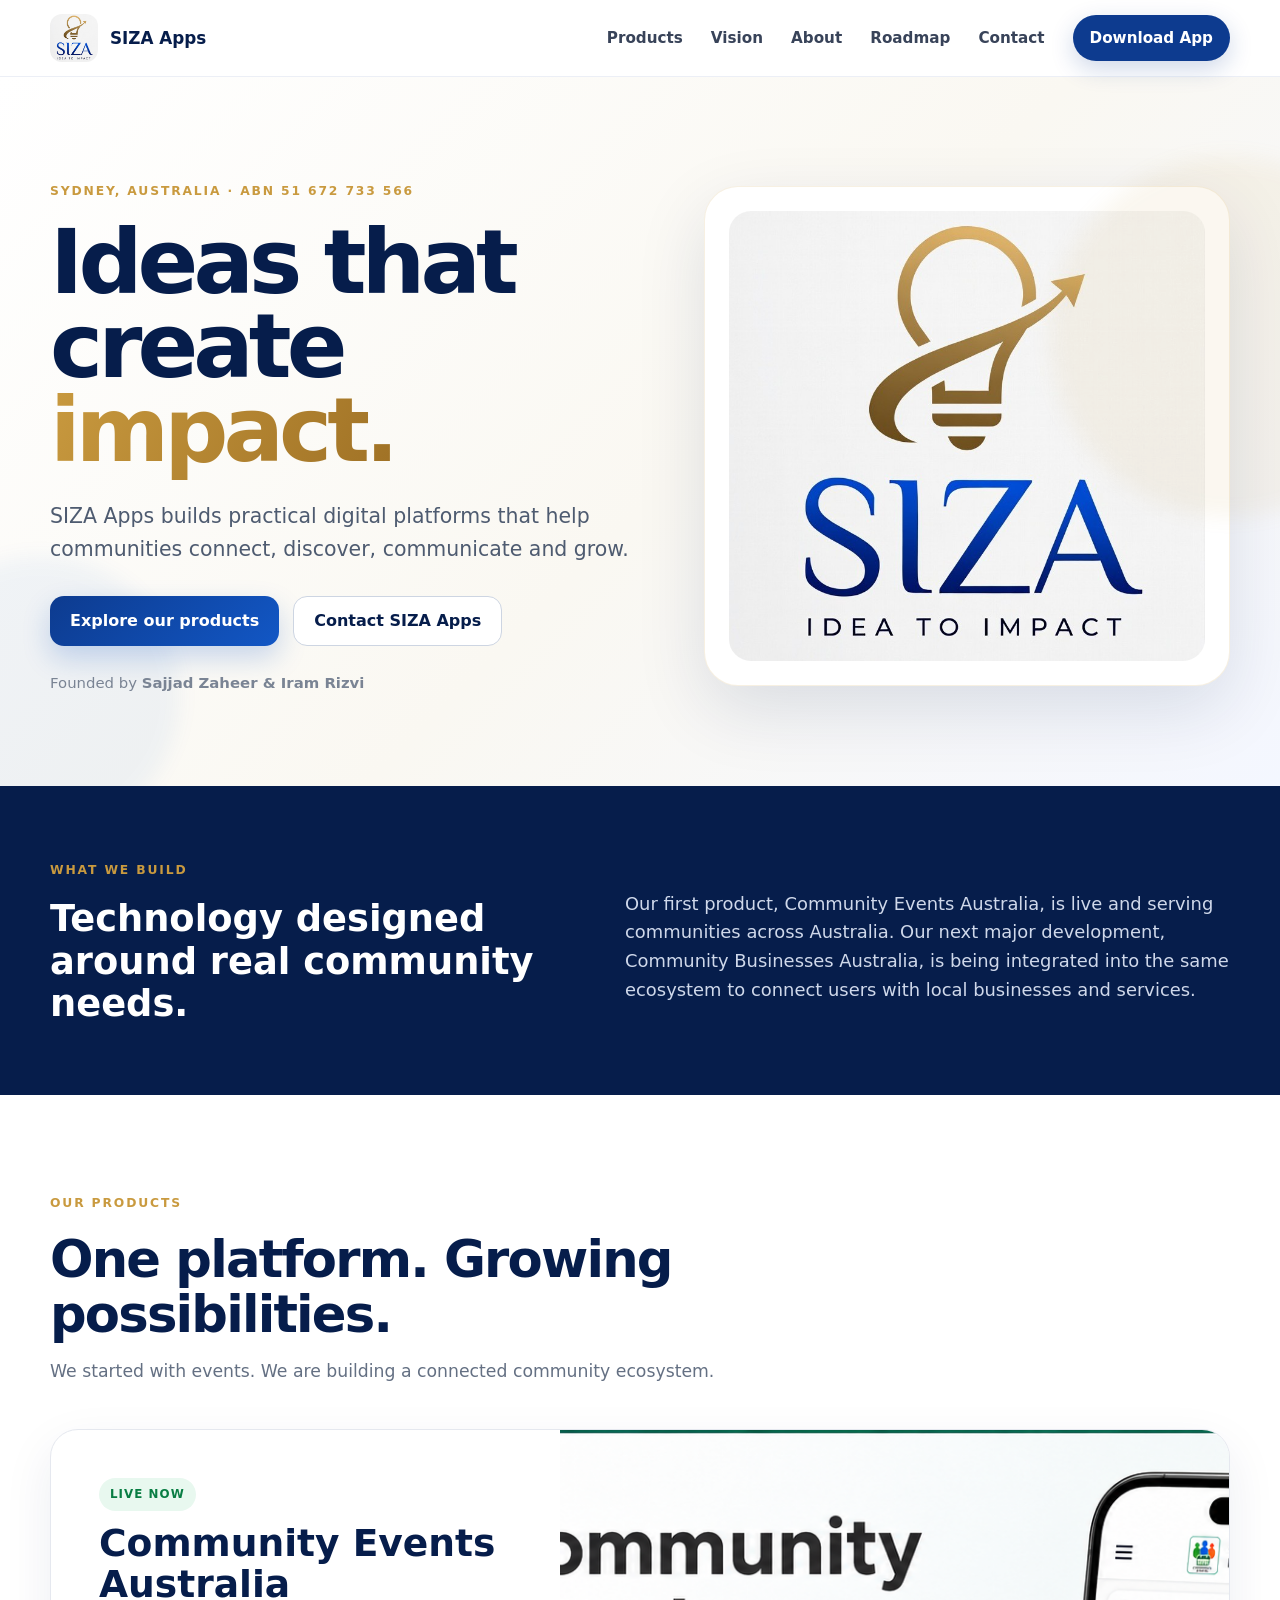
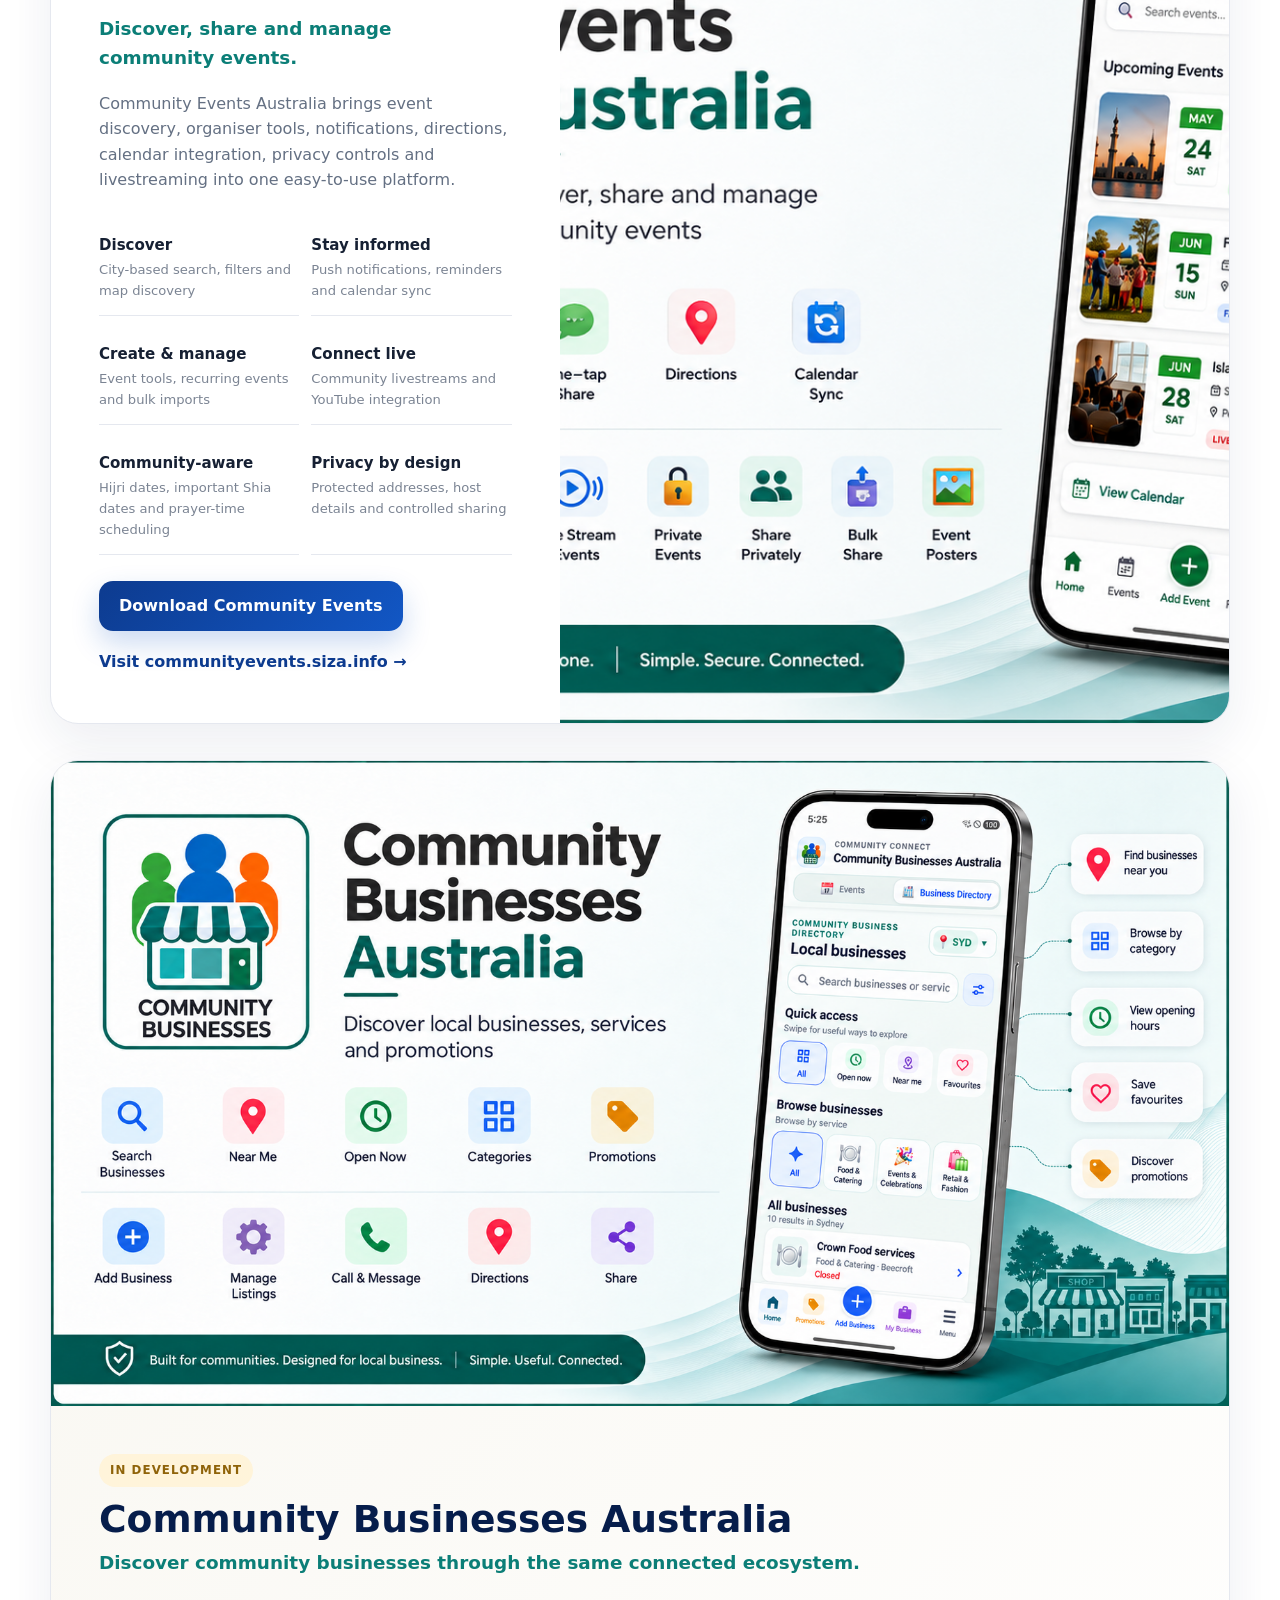
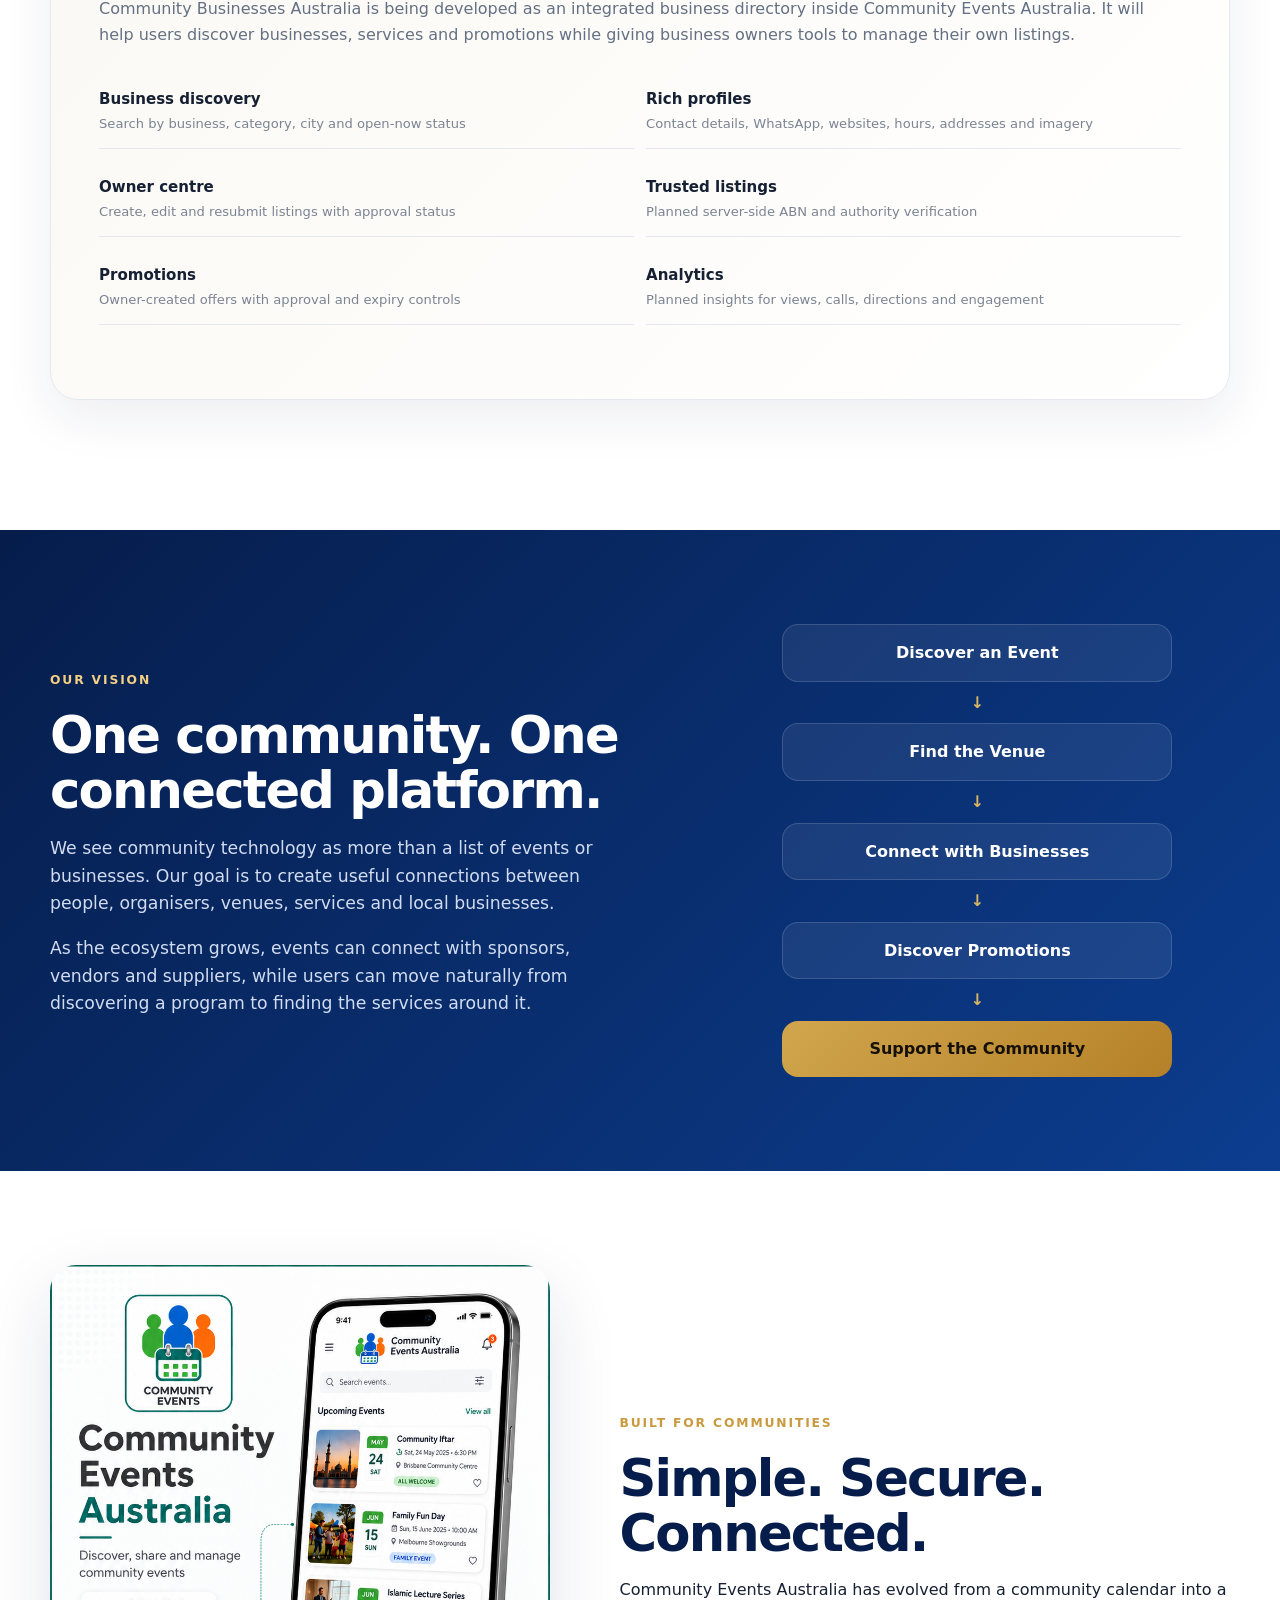
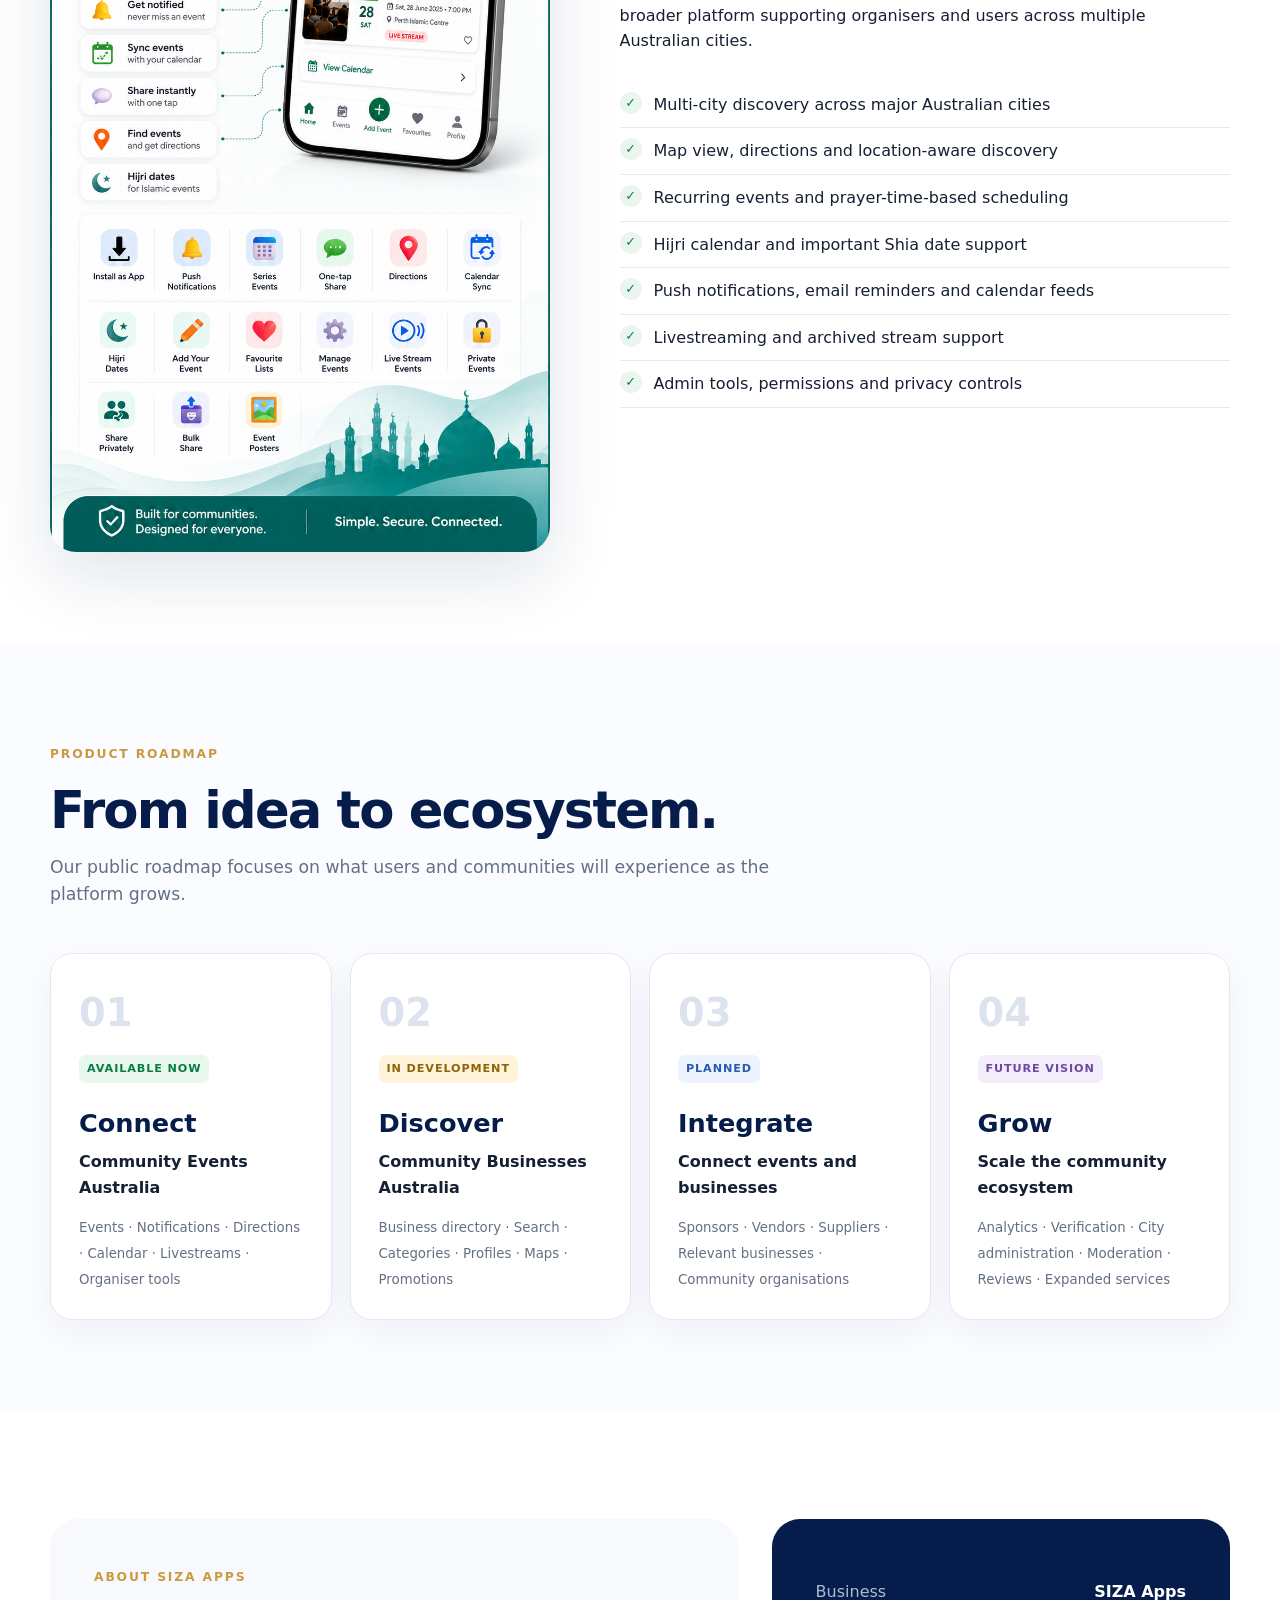
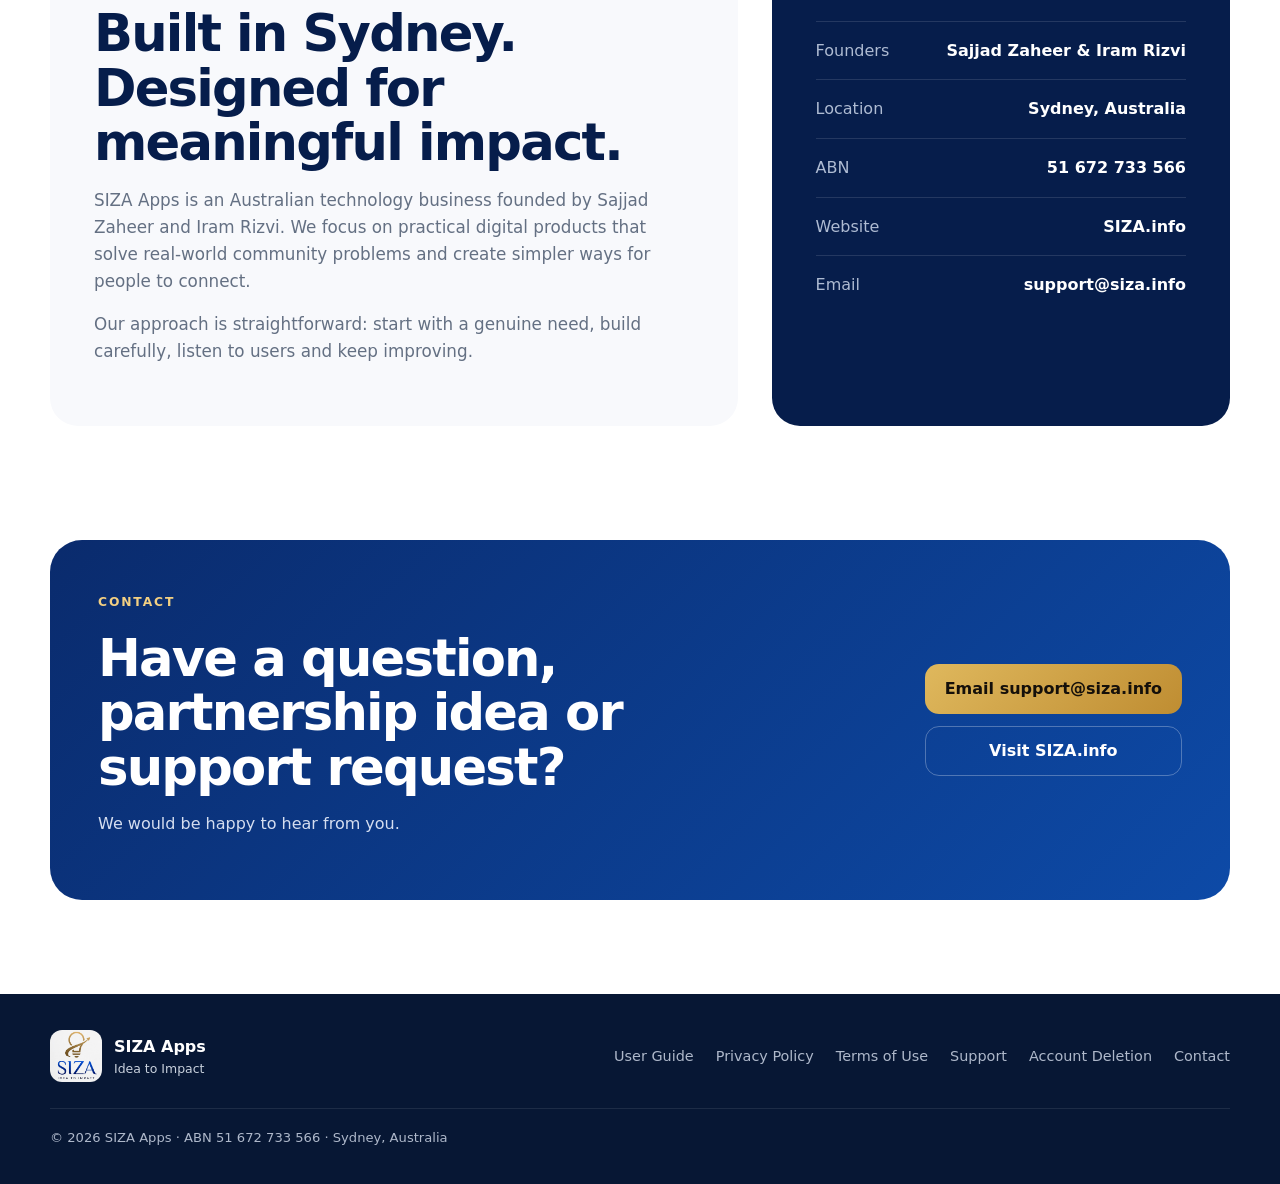
==== commit 269204cb: "Add Community Businesses poster and fix support button" ====
--- a/index.html
+++ b/index.html
@@ -91,10 +91,9 @@
           </div>
         </article>
 
-        <article class="product-card business-card reveal">
-          <div class="business-visual" aria-hidden="true">
-            <div class="directory-icon">CB</div>
-            <div class="business-bars"><span></span><span></span><span></span></div>
+        <article class="product-card business-card business-poster-card reveal">
+          <div class="product-media landscape-media">
+            <img src="assets/community-businesses-landscape.png" alt="Community Businesses Australia app features and mobile interface" />
           </div>
           <div class="product-copy">
             <div class="status-pill building">In development</div>
--- a/styles.css
+++ b/styles.css
@@ -30,7 +30,7 @@
 .hero-glow{position:absolute;border-radius:50%;filter:blur(10px);opacity:.5}.hero-glow-a{width:360px;height:360px;background:rgba(201,154,63,.16);right:-130px;top:80px}.hero-glow-b{width:280px;height:280px;background:rgba(18,87,197,.10);left:-100px;bottom:-50px}
 .section{padding:94px 0}.intro-strip{padding:70px 0;background:var(--blue-dark);color:white}.intro-grid{display:grid;grid-template-columns:.9fr 1.1fr;gap:80px;align-items:start}.intro-grid h2{margin:0;font-size:2.3rem;line-height:1.15}.intro-grid p{margin:34px 0 0;color:#cfd8ea;font-size:1.12rem}.section-heading{max-width:760px;margin-bottom:44px}.section-heading h2,.about-card h2,.showcase-copy h2,.vision-section h2,.contact-card h2{font-size:clamp(2.2rem,4vw,3.6rem);line-height:1.07;letter-spacing:-.035em;margin:0 0 16px;color:var(--blue-dark)}.section-heading p{font-size:1.08rem;color:var(--muted);margin:0}
 .product-card{border:1px solid var(--line);border-radius:var(--radius);overflow:hidden;background:white;box-shadow:0 18px 50px rgba(20,43,90,.08);margin-bottom:36px}.product-live{display:grid;grid-template-columns:.95fr 1.25fr}.product-copy{padding:48px}.product-copy h3{font-size:2.35rem;line-height:1.1;margin:12px 0 8px;color:var(--blue-dark)}.product-tagline{font-size:1.15rem;font-weight:750;color:var(--teal);margin:0 0 18px}.product-copy>p:not(.product-tagline){color:var(--muted)}.status-pill{display:inline-flex;padding:7px 11px;border-radius:999px;font-size:.74rem;text-transform:uppercase;letter-spacing:.09em;font-weight:900}.status-pill.live{background:#e8f8ef;color:#087d43}.status-pill.building{background:#fff4da;color:#8f6309}.landscape-media{display:flex;align-items:center;background:#f4fbfa}.landscape-media img{width:100%;height:100%;object-fit:cover}.feature-grid{display:grid;grid-template-columns:1fr 1fr;gap:12px;margin:26px 0}.feature-grid div{padding:14px 0;border-bottom:1px solid var(--line)}.feature-grid strong,.feature-grid span{display:block}.feature-grid strong{font-size:.94rem}.feature-grid span{font-size:.82rem;color:#7b8493;margin-top:2px}.product-actions{display:flex;gap:18px;align-items:center;flex-wrap:wrap;margin-top:26px}.text-link{font-weight:800;color:var(--blue)}
-.business-card{display:grid;grid-template-columns:.72fr 1.28fr;background:linear-gradient(135deg,#f8f6ef,#fff)}.business-visual{min-height:100%;display:flex;flex-direction:column;align-items:center;justify-content:center;gap:20px;background:radial-gradient(circle at 30% 30%,rgba(201,154,63,.22),transparent 35%),linear-gradient(145deg,var(--blue-dark),#0f4aa2);padding:40px}.directory-icon{width:160px;height:160px;border-radius:38px;border:2px solid rgba(255,255,255,.3);display:grid;place-items:center;font-size:3.8rem;font-weight:900;color:white;box-shadow:inset 0 0 0 12px rgba(255,255,255,.05)}.business-bars{display:flex;gap:10px}.business-bars span{width:32px;height:8px;border-radius:99px;background:var(--gold-light)}
+.business-card{display:grid;grid-template-columns:.72fr 1.28fr;background:linear-gradient(135deg,#f8f6ef,#fff)}.business-poster-card{grid-template-columns:1fr}.business-poster-card .product-media{aspect-ratio:1692/927}.business-visual{min-height:100%;display:flex;flex-direction:column;align-items:center;justify-content:center;gap:20px;background:radial-gradient(circle at 30% 30%,rgba(201,154,63,.22),transparent 35%),linear-gradient(145deg,var(--blue-dark),#0f4aa2);padding:40px}.directory-icon{width:160px;height:160px;border-radius:38px;border:2px solid rgba(255,255,255,.3);display:grid;place-items:center;font-size:3.8rem;font-weight:900;color:white;box-shadow:inset 0 0 0 12px rgba(255,255,255,.05)}.business-bars{display:flex;gap:10px}.business-bars span{width:32px;height:8px;border-radius:99px;background:var(--gold-light)}
 .vision-section{background:linear-gradient(135deg,var(--blue-dark),#0c3d8f);color:white}.vision-grid{display:grid;grid-template-columns:1fr .85fr;gap:80px;align-items:center}.vision-section h2{color:white}.vision-section p{color:#d2dcf0;font-size:1.08rem}.ecosystem{display:flex;flex-direction:column;align-items:center;gap:8px}.eco-node{width:min(100%,390px);padding:15px 22px;border:1px solid rgba(255,255,255,.15);border-radius:16px;background:rgba(255,255,255,.07);text-align:center;font-weight:800}.eco-node.accent{background:linear-gradient(135deg,#d1a64d,#b58128);color:#15100a;border:none}.ecosystem>span{color:#dcb761;font-weight:900}
 .showcase-grid{display:grid;grid-template-columns:.9fr 1.1fr;gap:70px;align-items:center}.showcase-media img{border-radius:26px;box-shadow:var(--shadow)}.check-list{list-style:none;padding:0;margin:28px 0 0}.check-list li{position:relative;padding:10px 0 10px 34px;border-bottom:1px solid var(--line)}.check-list li:before{content:"✓";position:absolute;left:0;top:10px;width:22px;height:22px;border-radius:50%;display:grid;place-items:center;background:#eaf5ef;color:#0b8148;font-size:.8rem;font-weight:900}
 .roadmap-section{background:#fbfcff}.roadmap-grid{display:grid;grid-template-columns:repeat(4,1fr);gap:18px}.roadmap-step{background:white;border:1px solid var(--line);border-radius:22px;padding:28px;min-height:270px;box-shadow:0 12px 35px rgba(20,43,90,.05)}.step-no{font-size:2.4rem;font-weight:900;color:#dce3ef;display:block}.step-status{display:inline-block;margin:12px 0 20px;padding:5px 8px;border-radius:7px;font-size:.7rem;text-transform:uppercase;letter-spacing:.08em;font-weight:900}.step-status.done{background:#e8f8ef;color:#087d43}.step-status.progress{background:#fff4da;color:#8f6309}.step-status.planned{background:#edf3ff;color:#265bad}.step-status.future{background:#f2edf9;color:#6b49a0}.roadmap-step h3{font-size:1.6rem;margin:0 0 5px;color:var(--blue-dark)}.roadmap-step p{font-weight:800;margin:0 0 14px}.roadmap-step small{color:var(--muted)}
